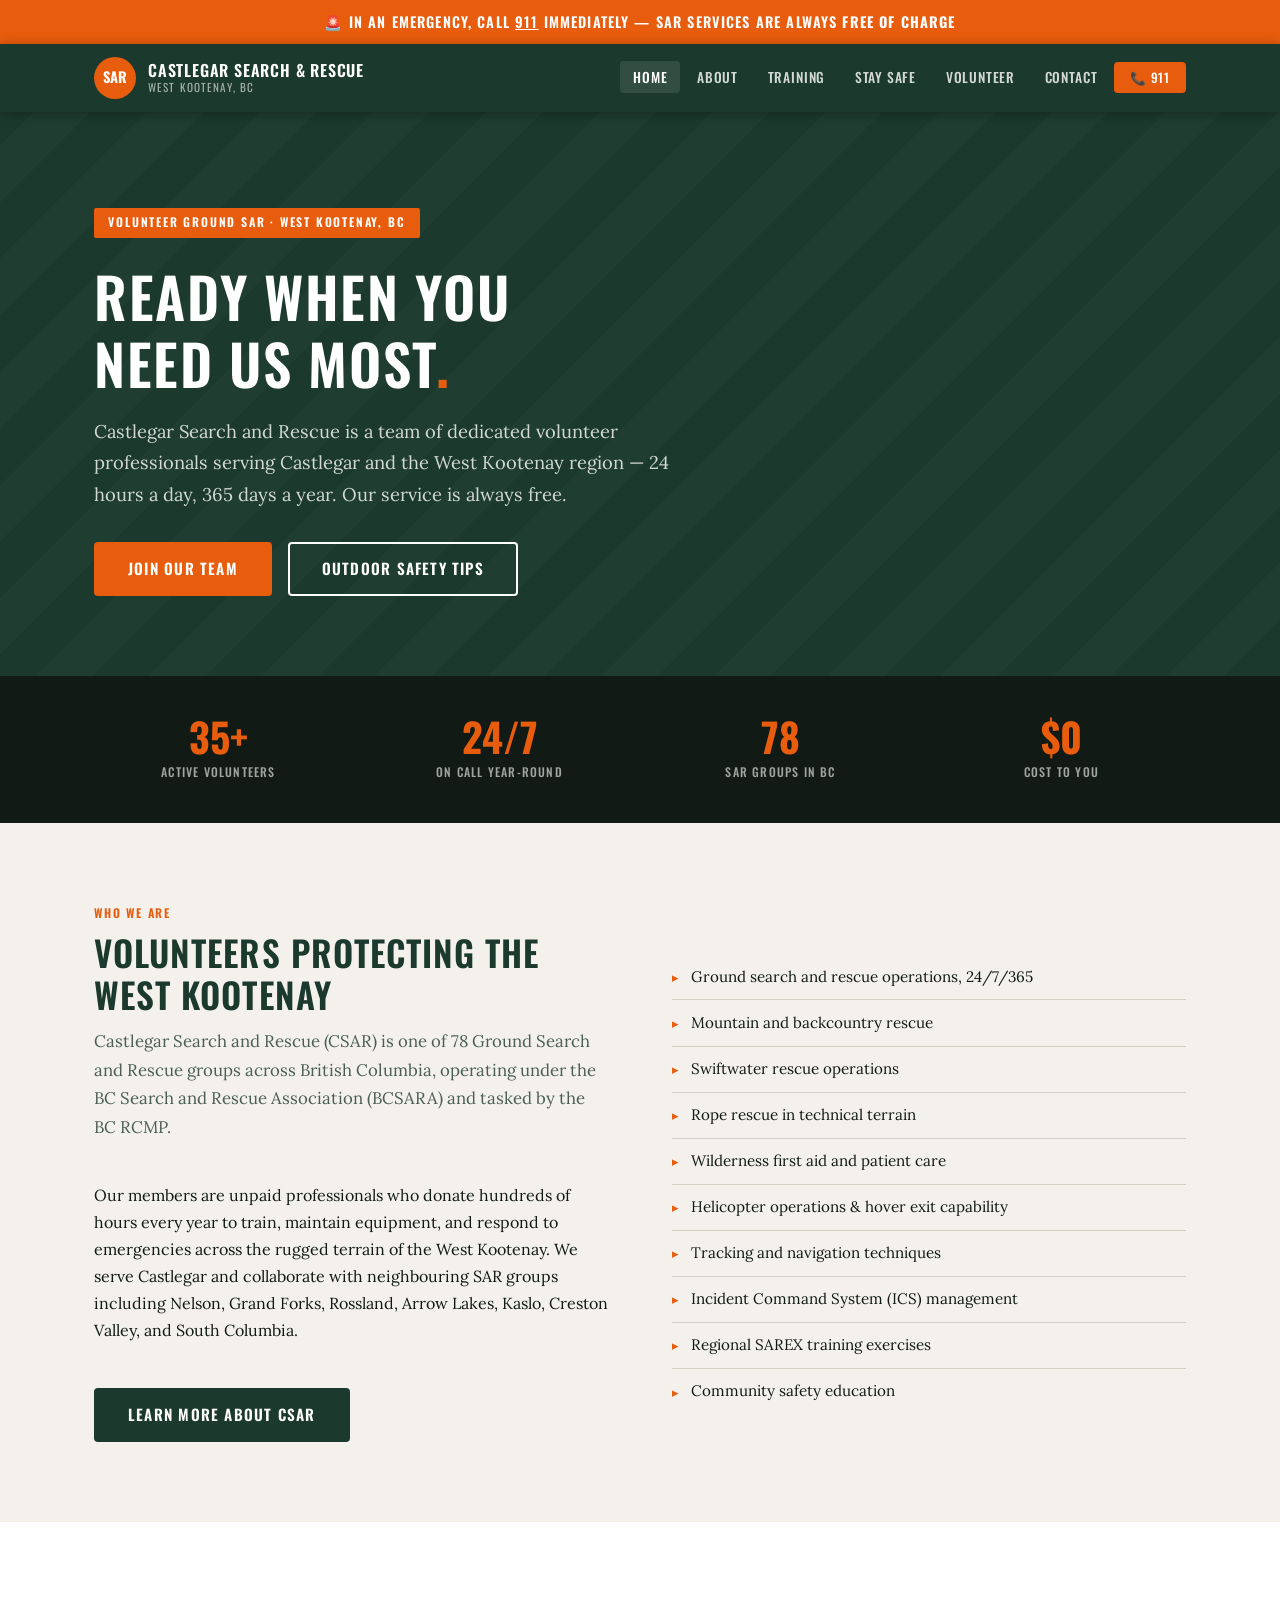
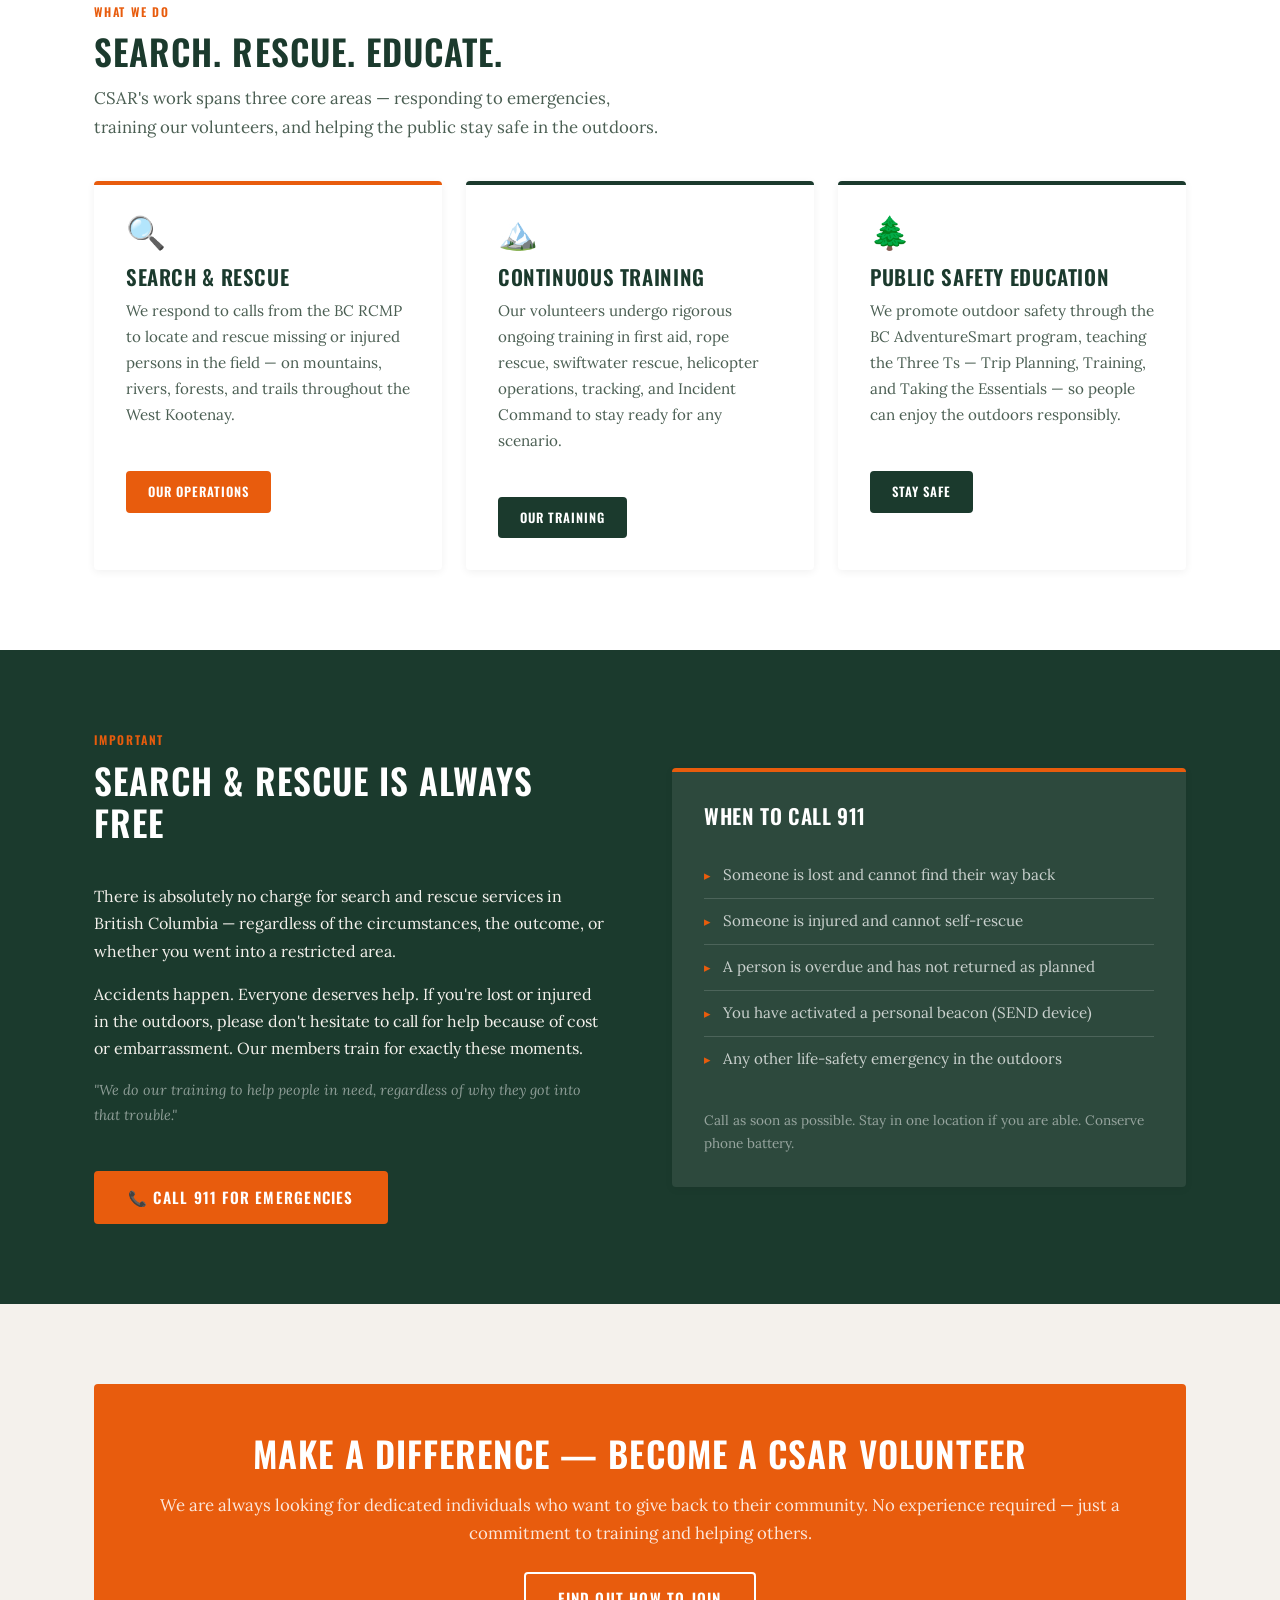
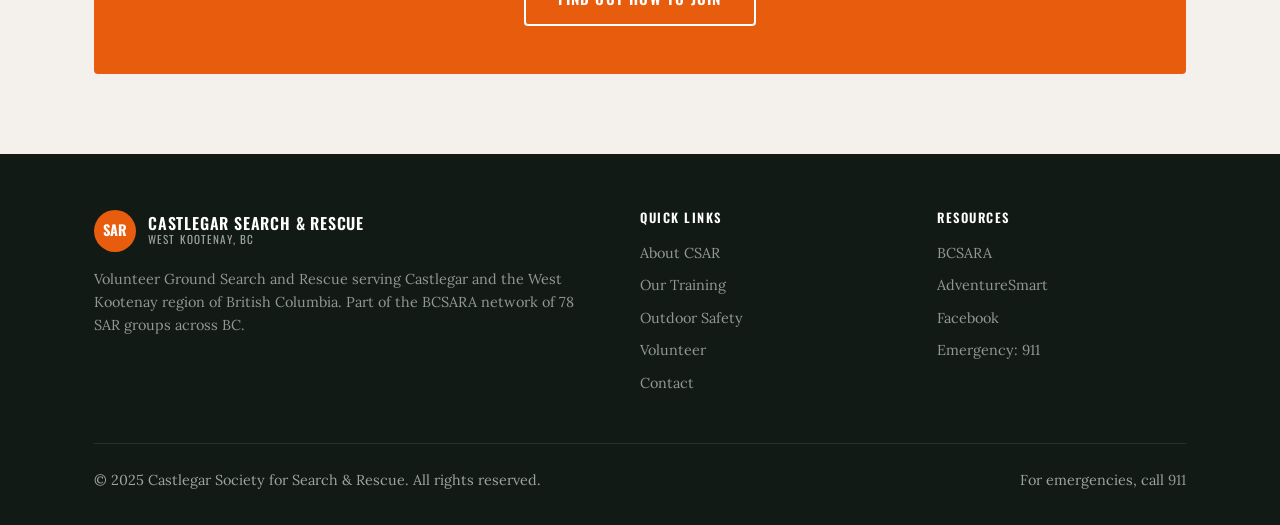
==== www/index.html @ 236cebc7 "Add CSAR website with Docker deployment - Implement static informational website for Castlegar Searc" ====
<!DOCTYPE html>
<html lang="en">
<head>
  <meta charset="UTF-8" />
  <meta name="viewport" content="width=device-width, initial-scale=1.0" />
  <title>Castlegar Search and Rescue | West Kootenay, BC</title>
  <meta name="description" content="Castlegar Search and Rescue (CSAR) is a volunteer Ground Search and Rescue group proudly serving the West Kootenay region of British Columbia. Call 911 in an emergency." />
  <link rel="stylesheet" href="css/style.css" />
  <style>
    .fade-in { opacity: 0; transform: translateY(16px); transition: opacity 0.5s ease, transform 0.5s ease; }
    .fade-in.visible { opacity: 1; transform: none; }
  </style>
</head>
<body>

  <!-- Emergency Banner -->
  <div class="emergency-banner">
    🚨 In an emergency, call <a href="tel:911">911</a> immediately — SAR services are always <strong>free of charge</strong>
  </div>

  <!-- Header / Navigation -->
  <header class="site-header">
    <div class="container nav-inner">
      <a href="index.html" class="nav-logo">
        <div class="nav-logo-icon">SAR</div>
        <div class="nav-logo-text">
          Castlegar Search &amp; Rescue
          <span>West Kootenay, BC</span>
        </div>
      </a>
      <button class="nav-toggle" aria-label="Toggle navigation" aria-expanded="false">
        <span></span><span></span><span></span>
      </button>
      <ul class="nav-links">
        <li><a href="index.html" class="active">Home</a></li>
        <li><a href="pages/about.html">About</a></li>
        <li><a href="pages/training.html">Training</a></li>
        <li><a href="pages/safety.html">Stay Safe</a></li>
        <li><a href="pages/volunteer.html">Volunteer</a></li>
        <li><a href="pages/contact.html">Contact</a></li>
        <li><a href="tel:911" class="btn--emergency">📞 911</a></li>
      </ul>
    </div>
  </header>

  <main>

    <!-- Hero -->
    <section class="hero">
      <div class="container">
        <div class="hero-inner">
          <span class="hero-badge">Volunteer Ground SAR · West Kootenay, BC</span>
          <h1>Ready When You<br>Need Us Most<span>.</span></h1>
          <p class="hero-lead">
            Castlegar Search and Rescue is a team of dedicated volunteer professionals serving Castlegar and the West Kootenay region — 24 hours a day, 365 days a year. Our service is always free.
          </p>
          <div class="hero-actions">
            <a href="pages/volunteer.html" class="btn btn--primary">Join Our Team</a>
            <a href="pages/safety.html" class="btn btn--outline">Outdoor Safety Tips</a>
          </div>
        </div>
      </div>
    </section>

    <!-- Stats Bar -->
    <div class="stats-bar">
      <div class="container">
        <div class="stats-grid">
          <div>
            <div class="stat-number">35+</div>
            <div class="stat-label">Active Volunteers</div>
          </div>
          <div>
            <div class="stat-number">24/7</div>
            <div class="stat-label">On Call Year-Round</div>
          </div>
          <div>
            <div class="stat-number">78</div>
            <div class="stat-label">SAR Groups in BC</div>
          </div>
          <div>
            <div class="stat-number">$0</div>
            <div class="stat-label">Cost to You</div>
          </div>
        </div>
      </div>
    </div>

    <!-- About Intro -->
    <section class="section">
      <div class="container">
        <div class="two-col">
          <div>
            <div class="section-header">
              <span class="eyebrow">Who We Are</span>
              <h2>Volunteers Protecting the West Kootenay</h2>
              <p>
                Castlegar Search and Rescue (CSAR) is one of 78 Ground Search and Rescue groups across British Columbia, operating under the BC Search and Rescue Association (BCSARA) and tasked by the BC RCMP.
              </p>
            </div>
            <p>
              Our members are unpaid professionals who donate hundreds of hours every year to train, maintain equipment, and respond to emergencies across the rugged terrain of the West Kootenay. We serve Castlegar and collaborate with neighbouring SAR groups including Nelson, Grand Forks, Rossland, Arrow Lakes, Kaslo, Creston Valley, and South Columbia.
            </p>
            <br>
            <a href="pages/about.html" class="btn btn--dark">Learn More About CSAR</a>
          </div>
          <div>
            <ul class="info-list">
              <li>Ground search and rescue operations, 24/7/365</li>
              <li>Mountain and backcountry rescue</li>
              <li>Swiftwater rescue operations</li>
              <li>Rope rescue in technical terrain</li>
              <li>Wilderness first aid and patient care</li>
              <li>Helicopter operations &amp; hover exit capability</li>
              <li>Tracking and navigation techniques</li>
              <li>Incident Command System (ICS) management</li>
              <li>Regional SAREX training exercises</li>
              <li>Community safety education</li>
            </ul>
          </div>
        </div>
      </div>
    </section>

    <!-- Three Pillars -->
    <section class="section section--alt">
      <div class="container">
        <div class="section-header">
          <span class="eyebrow">What We Do</span>
          <h2>Search. Rescue. Educate.</h2>
          <p>CSAR's work spans three core areas — responding to emergencies, training our volunteers, and helping the public stay safe in the outdoors.</p>
        </div>
        <div class="cards-grid">
          <div class="card card--accent">
            <div class="card-icon">🔍</div>
            <h3>Search &amp; Rescue</h3>
            <p>We respond to calls from the BC RCMP to locate and rescue missing or injured persons in the field — on mountains, rivers, forests, and trails throughout the West Kootenay.</p>
            <br>
            <a href="pages/about.html" class="btn btn--primary" style="font-size:0.8rem;padding:0.5rem 1.25rem;">Our Operations</a>
          </div>
          <div class="card">
            <div class="card-icon">🏔️</div>
            <h3>Continuous Training</h3>
            <p>Our volunteers undergo rigorous ongoing training in first aid, rope rescue, swiftwater rescue, helicopter operations, tracking, and Incident Command to stay ready for any scenario.</p>
            <br>
            <a href="pages/training.html" class="btn btn--dark" style="font-size:0.8rem;padding:0.5rem 1.25rem;">Our Training</a>
          </div>
          <div class="card">
            <div class="card-icon">🌲</div>
            <h3>Public Safety Education</h3>
            <p>We promote outdoor safety through the BC AdventureSmart program, teaching the Three Ts — Trip Planning, Training, and Taking the Essentials — so people can enjoy the outdoors responsibly.</p>
            <br>
            <a href="pages/safety.html" class="btn btn--dark" style="font-size:0.8rem;padding:0.5rem 1.25rem;">Stay Safe</a>
          </div>
        </div>
      </div>
    </section>

    <!-- No Charge Section -->
    <section class="section section--dark">
      <div class="container">
        <div class="two-col">
          <div>
            <div class="section-header">
              <span class="eyebrow">Important</span>
              <h2>Search &amp; Rescue is Always Free</h2>
            </div>
            <p>
              There is absolutely no charge for search and rescue services in British Columbia — regardless of the circumstances, the outcome, or whether you went into a restricted area.
            </p>
            <p>
              Accidents happen. Everyone deserves help. If you're lost or injured in the outdoors, please don't hesitate to call for help because of cost or embarrassment. Our members train for exactly these moments.
            </p>
            <p style="color:rgba(255,255,255,0.5);font-size:0.9rem;font-style:italic;">
              "We do our training to help people in need, regardless of why they got into that trouble."
            </p>
            <br>
            <a href="tel:911" class="btn btn--primary">📞 Call 911 for Emergencies</a>
          </div>
          <div>
            <div class="card" style="background:rgba(255,255,255,0.08);border-color:var(--color-accent);padding:2rem;">
              <h3 style="color:#fff;margin-bottom:1.5rem;">When to Call 911</h3>
              <ul class="info-list" style="color:rgba(255,255,255,0.75);">
                <li style="border-color:rgba(255,255,255,0.15)">Someone is lost and cannot find their way back</li>
                <li style="border-color:rgba(255,255,255,0.15)">Someone is injured and cannot self-rescue</li>
                <li style="border-color:rgba(255,255,255,0.15)">A person is overdue and has not returned as planned</li>
                <li style="border-color:rgba(255,255,255,0.15)">You have activated a personal beacon (SEND device)</li>
                <li style="border-color:rgba(255,255,255,0.15)">Any other life-safety emergency in the outdoors</li>
              </ul>
              <br>
              <p style="color:rgba(255,255,255,0.5);font-size:0.85rem;">
                Call as soon as possible. Stay in one location if you are able. Conserve phone battery.
              </p>
            </div>
          </div>
        </div>
      </div>
    </section>

    <!-- Volunteer CTA -->
    <section class="section">
      <div class="container">
        <div class="cta-block">
          <h2>Make a Difference — Become a CSAR Volunteer</h2>
          <p>
            We are always looking for dedicated individuals who want to give back to their community. No experience required — just a commitment to training and helping others.
          </p>
          <a href="pages/volunteer.html" class="btn btn--outline">Find Out How to Join</a>
        </div>
      </div>
    </section>

  </main>

  <!-- Footer -->
  <footer class="site-footer">
    <div class="container">
      <div class="footer-grid">
        <div class="footer-brand">
          <a href="index.html" class="nav-logo" style="margin-bottom:1rem;">
            <div class="nav-logo-icon">SAR</div>
            <div class="nav-logo-text" style="color:#fff;">
              Castlegar Search &amp; Rescue
              <span>West Kootenay, BC</span>
            </div>
          </a>
          <p>Volunteer Ground Search and Rescue serving Castlegar and the West Kootenay region of British Columbia. Part of the BCSARA network of 78 SAR groups across BC.</p>
        </div>
        <div class="footer-col">
          <h4>Quick Links</h4>
          <ul>
            <li><a href="pages/about.html">About CSAR</a></li>
            <li><a href="pages/training.html">Our Training</a></li>
            <li><a href="pages/safety.html">Outdoor Safety</a></li>
            <li><a href="pages/volunteer.html">Volunteer</a></li>
            <li><a href="pages/contact.html">Contact</a></li>
          </ul>
        </div>
        <div class="footer-col">
          <h4>Resources</h4>
          <ul>
            <li><a href="https://bcsara.com" target="_blank" rel="noopener">BCSARA</a></li>
            <li><a href="https://www.adventuresmart.ca" target="_blank" rel="noopener">AdventureSmart</a></li>
            <li><a href="https://www.facebook.com/CastlegarSAR" target="_blank" rel="noopener">Facebook</a></li>
            <li><a href="tel:911">Emergency: 911</a></li>
          </ul>
        </div>
      </div>
      <div class="footer-bottom">
        <span>© 2025 Castlegar Society for Search &amp; Rescue. All rights reserved.</span>
        <span>For emergencies, call <a href="tel:911">911</a></span>
      </div>
    </div>
  </footer>

  <script src="js/main.js"></script>
</body>
</html>
---- www/css/style.css ----
/* ============================================
   Castlegar Search and Rescue — Global Styles
   ============================================ */

@import url('https://fonts.googleapis.com/css2?family=Oswald:wght@400;500;600;700&family=Lora:ital,wght@0,400;0,500;0,600;1,400&display=swap');

/* ── CSS Variables ─────────────────────────── */
:root {
  --color-primary:  #1B3A2D;
  --color-accent:   #E85C0D;
  --color-light:    #F4F1EC;
  --color-dark:     #111A14;
  --color-mid:      #4A5E52;
  --color-white:    #FFFFFF;
  --color-border:   #D4CEC5;

  --font-heading: 'Oswald', sans-serif;
  --font-body:    'Lora', serif;

  --max-width: 1140px;
  --radius: 4px;
  --transition: 0.25s ease;
}

/* ── Reset ─────────────────────────────────── */
*, *::before, *::after { box-sizing: border-box; margin: 0; padding: 0; }
html { scroll-behavior: smooth; font-size: 16px; }
body {
  font-family: var(--font-body);
  color: var(--color-dark);
  background: var(--color-light);
  line-height: 1.7;
}
img { display: block; max-width: 100%; }
a { color: inherit; text-decoration: none; }
ul { list-style: none; }

/* ── Typography ────────────────────────────── */
h1, h2, h3, h4, h5 {
  font-family: var(--font-heading);
  font-weight: 600;
  line-height: 1.2;
  letter-spacing: 0.03em;
  text-transform: uppercase;
}
h1 { font-size: clamp(2rem, 5vw, 3.5rem); }
h2 { font-size: clamp(1.5rem, 3vw, 2.2rem); }
h3 { font-size: 1.3rem; }
p  { margin-bottom: 1rem; }
p:last-child { margin-bottom: 0; }

/* ── Layout Helpers ────────────────────────── */
.container {
  max-width: var(--max-width);
  margin: 0 auto;
  padding: 0 1.5rem;
}
.section {
  padding: 5rem 0;
}
.section--alt {
  background: var(--color-white);
}
.section--dark {
  background: var(--color-primary);
  color: var(--color-light);
}

/* ── Buttons ───────────────────────────────── */
.btn {
  display: inline-block;
  padding: 0.75rem 2rem;
  font-family: var(--font-heading);
  font-size: 0.95rem;
  font-weight: 600;
  letter-spacing: 0.08em;
  text-transform: uppercase;
  border-radius: var(--radius);
  cursor: pointer;
  transition: var(--transition);
  border: 2px solid transparent;
}
.btn--primary {
  background: var(--color-accent);
  color: var(--color-white);
  border-color: var(--color-accent);
}
.btn--primary:hover {
  background: transparent;
  color: var(--color-accent);
}
.btn--outline {
  background: transparent;
  color: var(--color-white);
  border-color: var(--color-white);
}
.btn--outline:hover {
  background: var(--color-white);
  color: var(--color-primary);
}
.btn--dark {
  background: var(--color-primary);
  color: var(--color-white);
  border-color: var(--color-primary);
}
.btn--dark:hover {
  background: transparent;
  color: var(--color-primary);
}

/* ── Navigation ────────────────────────────── */
.site-header {
  position: sticky;
  top: 0;
  z-index: 100;
  background: var(--color-primary);
  box-shadow: 0 2px 12px rgba(0,0,0,0.3);
}
.nav-inner {
  display: flex;
  align-items: center;
  justify-content: space-between;
  height: 68px;
}
.nav-logo {
  display: flex;
  align-items: center;
  gap: 0.75rem;
  color: var(--color-white);
}
.nav-logo-icon {
  width: 42px;
  height: 42px;
  background: var(--color-accent);
  border-radius: 50%;
  display: flex;
  align-items: center;
  justify-content: center;
  font-family: var(--font-heading);
  font-weight: 700;
  font-size: 0.9rem;
  color: var(--color-white);
  flex-shrink: 0;
}
.nav-logo-text {
  font-family: var(--font-heading);
  font-weight: 600;
  font-size: 1rem;
  letter-spacing: 0.05em;
  text-transform: uppercase;
  line-height: 1.2;
}
.nav-logo-text span {
  display: block;
  font-size: 0.7rem;
  font-weight: 400;
  color: rgba(255,255,255,0.6);
  letter-spacing: 0.1em;
}
.nav-links {
  display: flex;
  gap: 0.25rem;
  align-items: center;
}
.nav-links a {
  font-family: var(--font-heading);
  font-size: 0.85rem;
  font-weight: 500;
  letter-spacing: 0.06em;
  text-transform: uppercase;
  color: rgba(255,255,255,0.8);
  padding: 0.4rem 0.8rem;
  border-radius: var(--radius);
  transition: var(--transition);
}
.nav-links a:hover,
.nav-links a.active {
  color: var(--color-white);
  background: rgba(255,255,255,0.1);
}
.nav-links .btn--emergency {
  background: var(--color-accent);
  color: var(--color-white);
  padding: 0.4rem 1rem;
  border-radius: var(--radius);
  font-size: 0.8rem;
}
.nav-links .btn--emergency:hover {
  background: #c94e0a;
}
.nav-toggle {
  display: none;
  flex-direction: column;
  gap: 5px;
  cursor: pointer;
  padding: 0.5rem;
  background: none;
  border: none;
}
.nav-toggle span {
  display: block;
  width: 24px;
  height: 2px;
  background: var(--color-white);
  border-radius: 2px;
  transition: var(--transition);
}

/* ── Emergency Banner ──────────────────────── */
.emergency-banner {
  background: var(--color-accent);
  color: var(--color-white);
  text-align: center;
  padding: 0.6rem 1.5rem;
  font-family: var(--font-heading);
  font-size: 0.9rem;
  font-weight: 600;
  letter-spacing: 0.08em;
  text-transform: uppercase;
}
.emergency-banner a {
  color: var(--color-white);
  text-decoration: underline;
}

/* ── Hero ───────────────────────────────────── */
.hero {
  background: var(--color-primary);
  color: var(--color-white);
  padding: 6rem 0 5rem;
  position: relative;
  overflow: hidden;
}
.hero::before {
  content: '';
  position: absolute;
  inset: 0;
  background: 
    repeating-linear-gradient(
      -45deg,
      transparent,
      transparent 40px,
      rgba(255,255,255,0.02) 40px,
      rgba(255,255,255,0.02) 80px
    );
}
.hero-inner {
  position: relative;
  z-index: 1;
  max-width: 780px;
}
.hero-badge {
  display: inline-block;
  background: var(--color-accent);
  color: var(--color-white);
  font-family: var(--font-heading);
  font-size: 0.75rem;
  font-weight: 600;
  letter-spacing: 0.15em;
  text-transform: uppercase;
  padding: 0.3rem 0.9rem;
  border-radius: 2px;
  margin-bottom: 1.5rem;
}
.hero h1 {
  margin-bottom: 1.25rem;
  color: var(--color-white);
}
.hero h1 span { color: var(--color-accent); }
.hero-lead {
  font-size: 1.15rem;
  color: rgba(255,255,255,0.8);
  margin-bottom: 2rem;
  max-width: 600px;
}
.hero-actions { display: flex; gap: 1rem; flex-wrap: wrap; }

/* ── Stats Bar ──────────────────────────────── */
.stats-bar {
  background: var(--color-dark);
  padding: 2.5rem 0;
}
.stats-grid {
  display: grid;
  grid-template-columns: repeat(auto-fit, minmax(160px, 1fr));
  gap: 2rem;
  text-align: center;
}
.stat-number {
  font-family: var(--font-heading);
  font-size: 2.5rem;
  font-weight: 700;
  color: var(--color-accent);
  line-height: 1;
}
.stat-label {
  font-family: var(--font-heading);
  font-size: 0.75rem;
  font-weight: 500;
  letter-spacing: 0.1em;
  text-transform: uppercase;
  color: rgba(255,255,255,0.6);
  margin-top: 0.4rem;
}

/* ── Cards ──────────────────────────────────── */
.cards-grid {
  display: grid;
  grid-template-columns: repeat(auto-fit, minmax(260px, 1fr));
  gap: 1.5rem;
  margin-top: 2.5rem;
}
.card {
  background: var(--color-white);
  border-radius: var(--radius);
  padding: 2rem;
  border-top: 4px solid var(--color-primary);
  transition: var(--transition);
  box-shadow: 0 2px 8px rgba(0,0,0,0.06);
}
.card:hover {
  transform: translateY(-3px);
  box-shadow: 0 8px 24px rgba(0,0,0,0.1);
}
.card--accent { border-top-color: var(--color-accent); }
.card-icon {
  font-size: 2rem;
  margin-bottom: 1rem;
  line-height: 1;
}
.card h3 { margin-bottom: 0.5rem; color: var(--color-primary); }
.card p { font-size: 0.95rem; color: var(--color-mid); }

/* ── Section Headers ────────────────────────── */
.section-header {
  margin-bottom: 2.5rem;
}
.section-header .eyebrow {
  font-family: var(--font-heading);
  font-size: 0.75rem;
  font-weight: 600;
  letter-spacing: 0.15em;
  text-transform: uppercase;
  color: var(--color-accent);
  display: block;
  margin-bottom: 0.5rem;
}
.section-header h2 { color: var(--color-primary); }
.section--dark .section-header h2 { color: var(--color-white); }
.section-header p {
  font-size: 1.05rem;
  color: var(--color-mid);
  max-width: 580px;
  margin-top: 0.75rem;
}
.section--dark .section-header p { color: rgba(255,255,255,0.7); }

/* ── Two-column layout ───────────────────────── */
.two-col {
  display: grid;
  grid-template-columns: 1fr 1fr;
  gap: 4rem;
  align-items: center;
}
.two-col--reverse { direction: rtl; }
.two-col--reverse > * { direction: ltr; }

/* ── Info List ──────────────────────────────── */
.info-list { margin-top: 1.5rem; }
.info-list li {
  padding: 0.6rem 0;
  border-bottom: 1px solid var(--color-border);
  display: flex;
  align-items: flex-start;
  gap: 0.75rem;
  font-size: 0.95rem;
}
.info-list li:last-child { border-bottom: none; }
.info-list li::before {
  content: '▸';
  color: var(--color-accent);
  font-size: 0.8rem;
  flex-shrink: 0;
  margin-top: 0.2rem;
}

/* ── Call to Action Block ───────────────────── */
.cta-block {
  background: var(--color-accent);
  color: var(--color-white);
  border-radius: var(--radius);
  padding: 3rem;
  text-align: center;
}
.cta-block h2 { color: var(--color-white); margin-bottom: 1rem; }
.cta-block p { color: rgba(255,255,255,0.85); margin-bottom: 1.5rem; font-size: 1.05rem; }

/* ── Page Header (inner pages) ─────────────── */
.page-hero {
  background: var(--color-primary);
  color: var(--color-white);
  padding: 4rem 0 3rem;
  position: relative;
  overflow: hidden;
}
.page-hero::before {
  content: '';
  position: absolute;
  inset: 0;
  background: repeating-linear-gradient(-45deg, transparent, transparent 40px, rgba(255,255,255,0.02) 40px, rgba(255,255,255,0.02) 80px);
}
.page-hero .container { position: relative; z-index: 1; }
.page-hero .eyebrow {
  font-family: var(--font-heading);
  font-size: 0.75rem;
  font-weight: 600;
  letter-spacing: 0.15em;
  text-transform: uppercase;
  color: var(--color-accent);
  display: block;
  margin-bottom: 0.5rem;
}
.page-hero h1 { color: var(--color-white); }
.page-hero p { color: rgba(255,255,255,0.75); margin-top: 0.75rem; font-size: 1.1rem; max-width: 600px; }

/* ── Footer ─────────────────────────────────── */
.site-footer {
  background: var(--color-dark);
  color: rgba(255,255,255,0.6);
  padding: 3.5rem 0 2rem;
  font-size: 0.9rem;
}
.footer-grid {
  display: grid;
  grid-template-columns: 2fr 1fr 1fr;
  gap: 3rem;
  margin-bottom: 2.5rem;
}
.footer-brand .nav-logo { margin-bottom: 1rem; }
.footer-brand p { line-height: 1.6; color: rgba(255,255,255,0.55); }
.footer-col h4 {
  font-family: var(--font-heading);
  font-size: 0.8rem;
  font-weight: 600;
  letter-spacing: 0.12em;
  text-transform: uppercase;
  color: var(--color-white);
  margin-bottom: 1rem;
}
.footer-col ul li { margin-bottom: 0.5rem; }
.footer-col ul a {
  color: rgba(255,255,255,0.55);
  transition: var(--transition);
}
.footer-col ul a:hover { color: var(--color-accent); }
.footer-bottom {
  border-top: 1px solid rgba(255,255,255,0.1);
  padding-top: 1.5rem;
  display: flex;
  justify-content: space-between;
  align-items: center;
  flex-wrap: wrap;
  gap: 0.5rem;
}
.footer-bottom a { color: rgba(255,255,255,0.55); }
.footer-bottom a:hover { color: var(--color-accent); }

/* ── Responsive ──────────────────────────────── */
@media (max-width: 900px) {
  .two-col { grid-template-columns: 1fr; gap: 2.5rem; }
  .two-col--reverse { direction: ltr; }
  .footer-grid { grid-template-columns: 1fr 1fr; }
  .footer-brand { grid-column: span 2; }
}

@media (max-width: 768px) {
  .nav-links {
    display: none;
    position: absolute;
    top: 68px;
    left: 0;
    right: 0;
    background: var(--color-primary);
    padding: 1rem 1.5rem 1.5rem;
    flex-direction: column;
    align-items: flex-start;
    box-shadow: 0 4px 12px rgba(0,0,0,0.3);
  }
  .nav-links.open { display: flex; }
  .nav-toggle { display: flex; }
  .site-header { position: relative; }
  .footer-grid { grid-template-columns: 1fr; }
  .footer-brand { grid-column: span 1; }
  .section { padding: 3.5rem 0; }
}

@media (max-width: 480px) {
  .hero { padding: 4rem 0 3.5rem; }
  .hero-actions { flex-direction: column; }
  .hero-actions .btn { text-align: center; }
  .cta-block { padding: 2rem 1.5rem; }
}
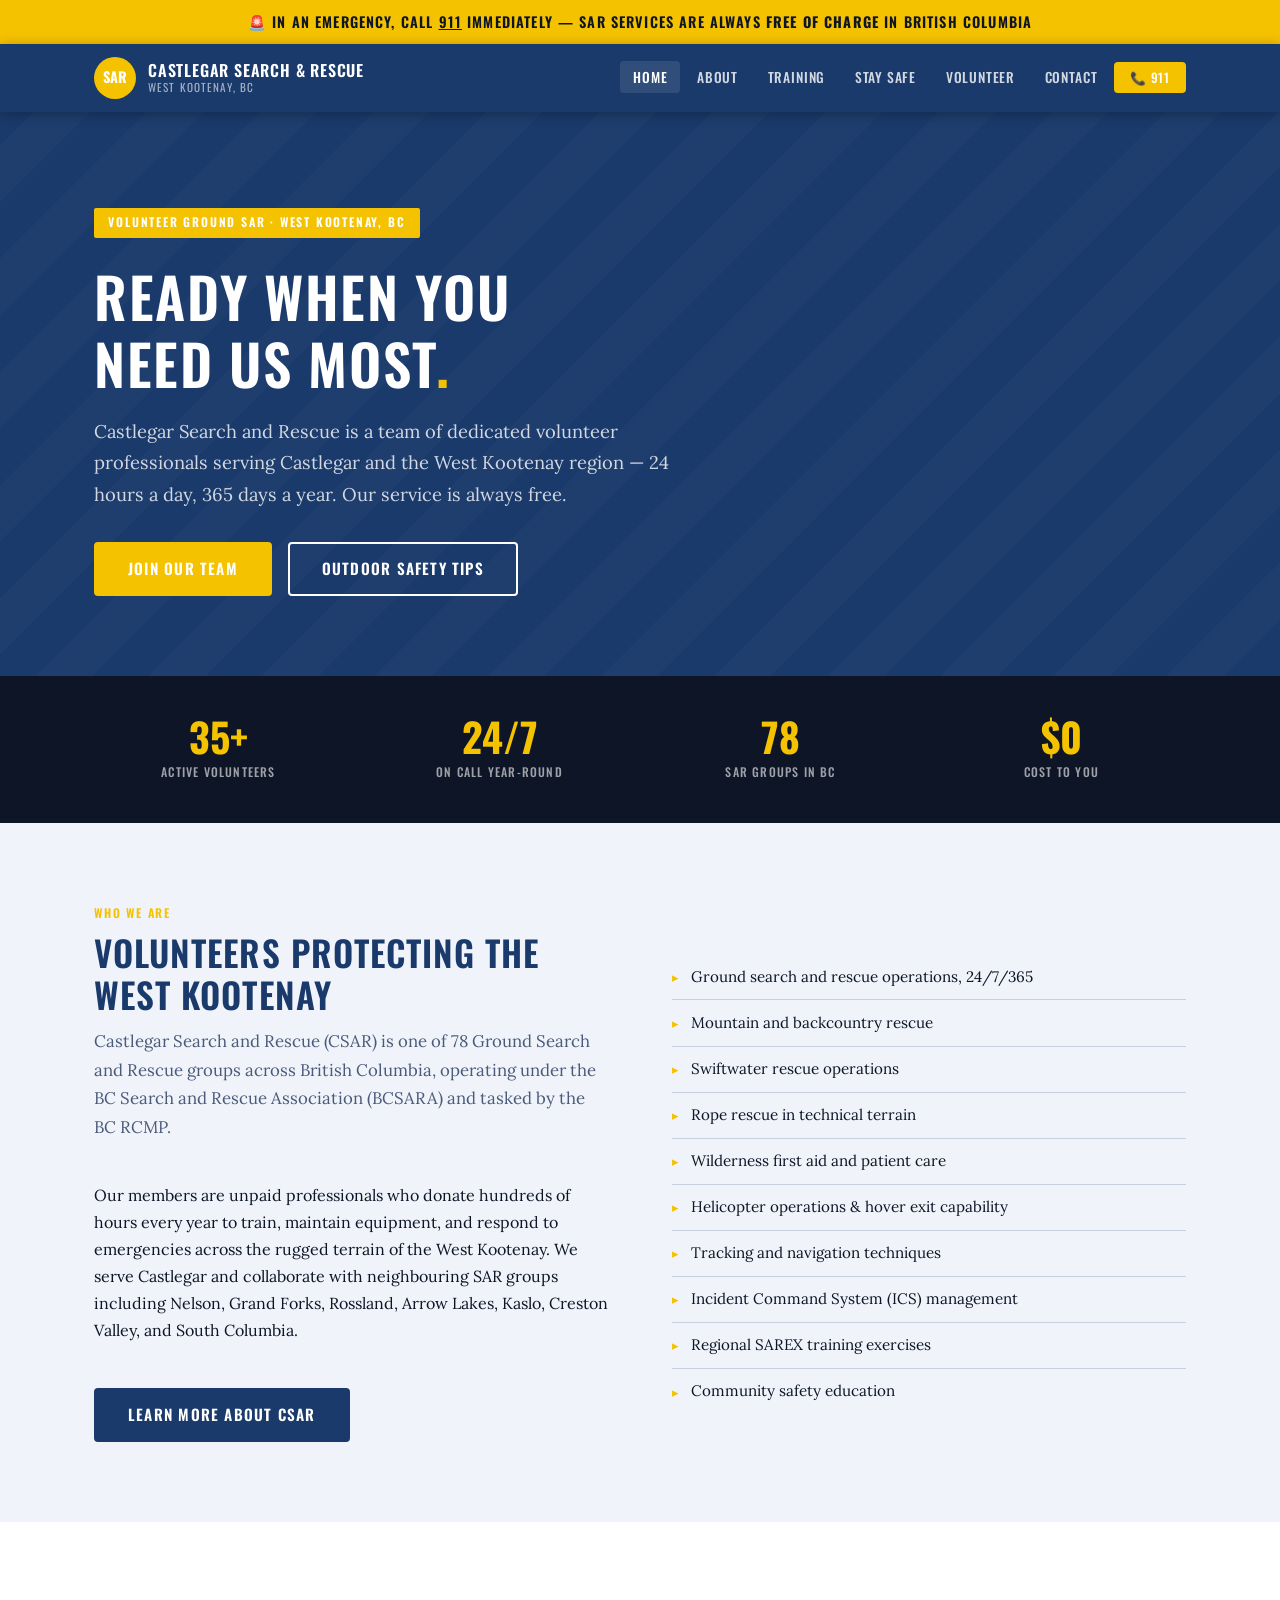
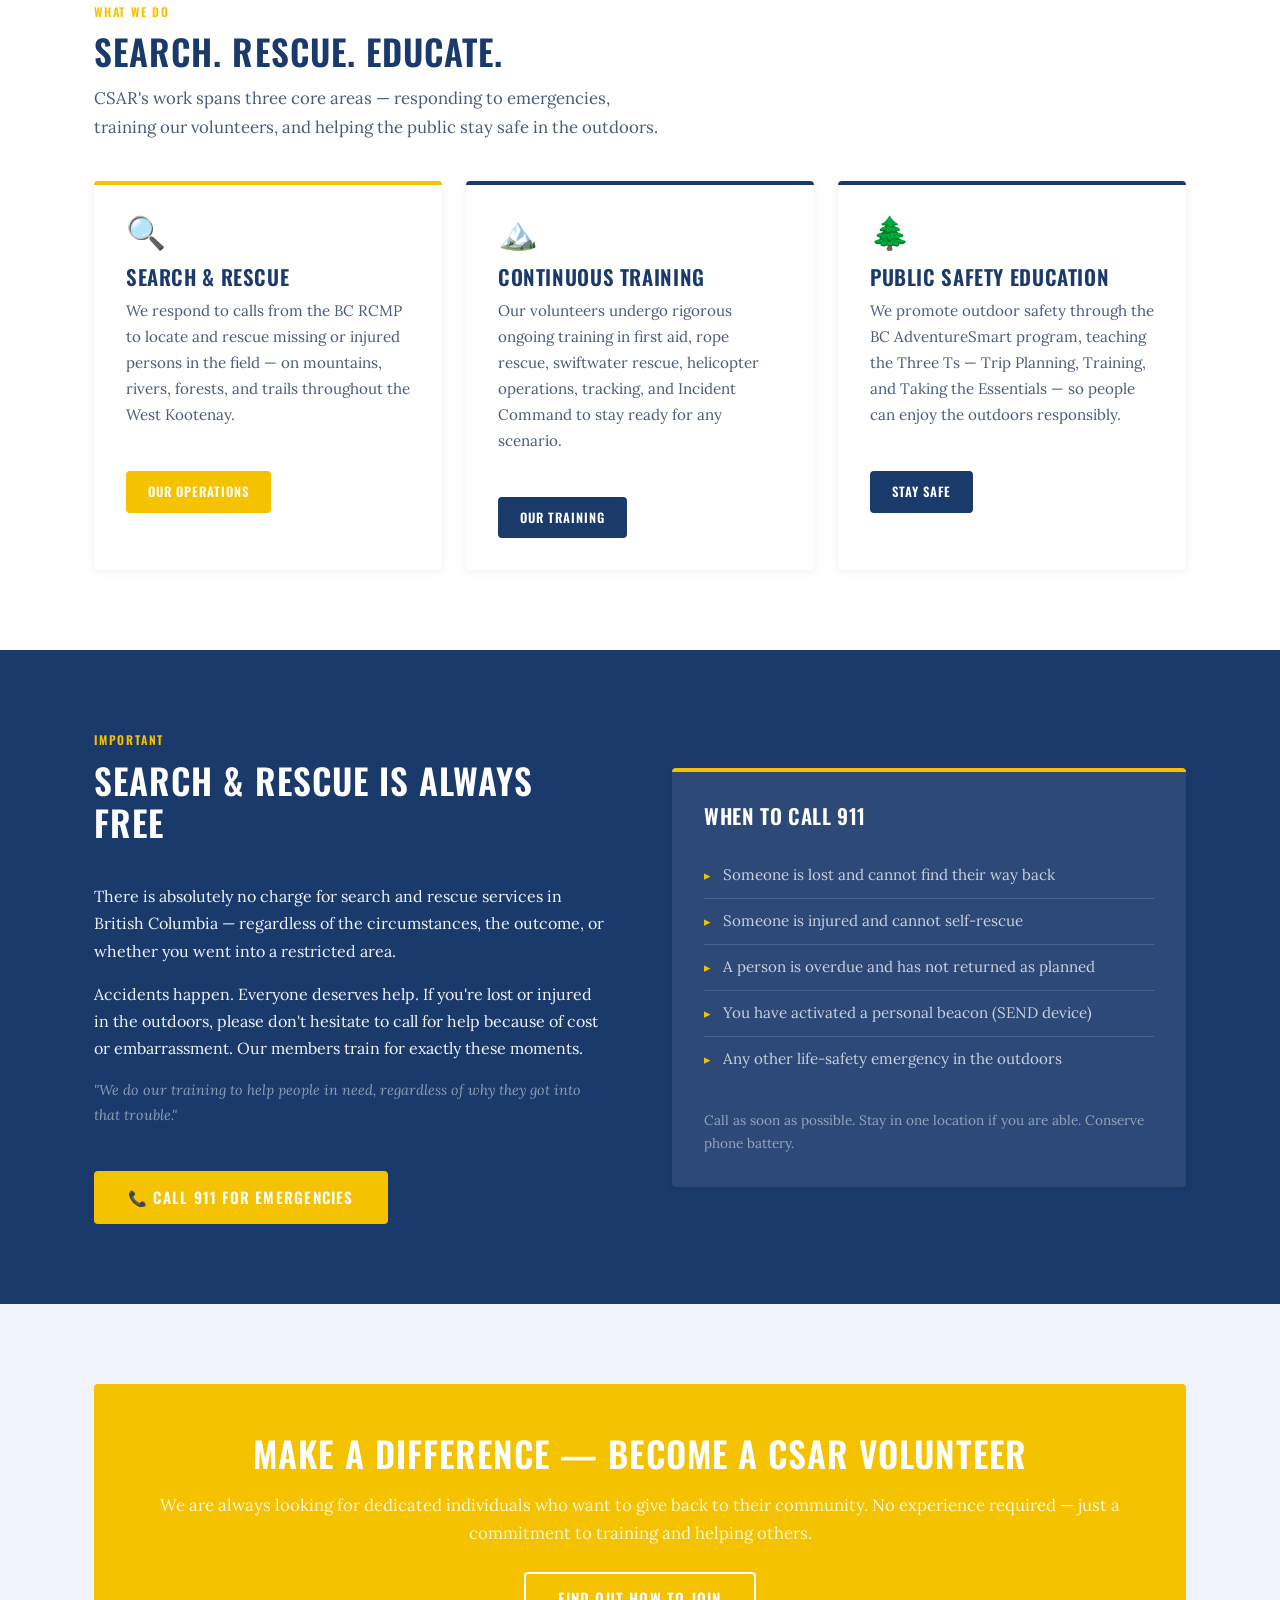
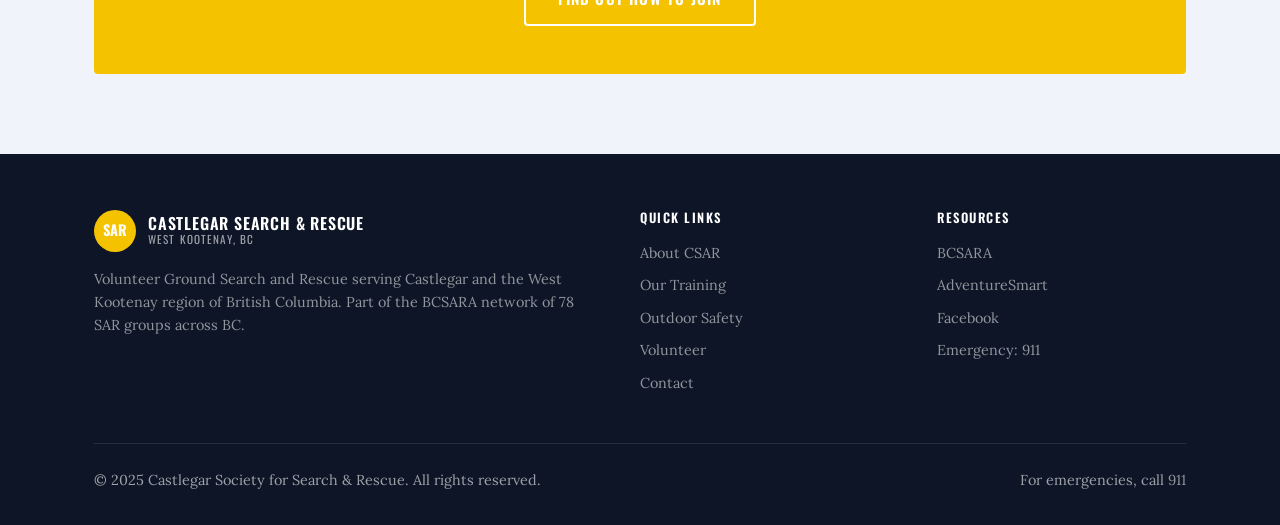
==== commit 9c857be8: "Update emergency banner and fix local dev setup - Hardcode yellow (#F5C200) and dark blue text on em" ====
--- a/www/index.html
+++ b/www/index.html
@@ -5,6 +5,12 @@
   <meta name="viewport" content="width=device-width, initial-scale=1.0" />
   <title>Castlegar Search and Rescue | West Kootenay, BC</title>
   <meta name="description" content="Castlegar Search and Rescue (CSAR) is a volunteer Ground Search and Rescue group proudly serving the West Kootenay region of British Columbia. Call 911 in an emergency." />
+  <link rel="canonical" href="https://castlegarsar.ca/" />
+  <meta property="og:type" content="website" />
+  <meta property="og:site_name" content="Castlegar Search and Rescue" />
+  <meta property="og:url" content="https://castlegarsar.ca/" />
+  <meta property="og:title" content="Castlegar Search and Rescue | West Kootenay, BC" />
+  <meta property="og:description" content="Castlegar Search and Rescue (CSAR) is a volunteer Ground Search and Rescue group proudly serving the West Kootenay region of British Columbia. Call 911 in an emergency." />
   <link rel="stylesheet" href="css/style.css" />
   <style>
     .fade-in { opacity: 0; transform: translateY(16px); transition: opacity 0.5s ease, transform 0.5s ease; }
@@ -15,7 +21,7 @@
 
   <!-- Emergency Banner -->
   <div class="emergency-banner">
-    🚨 In an emergency, call <a href="tel:911">911</a> immediately — SAR services are always <strong>free of charge</strong>
+    🚨 In an emergency, call <a href="tel:911">911</a> immediately — SAR services are always <strong>free of charge</strong> in British Columbia
   </div>
 
   <!-- Header / Navigation -->
--- a/www/css/style.css
+++ b/www/css/style.css
@@ -6,13 +6,13 @@
 
 /* ── CSS Variables ─────────────────────────── */
 :root {
-  --color-primary:  #1B3A2D;
-  --color-accent:   #E85C0D;
-  --color-light:    #F4F1EC;
-  --color-dark:     #111A14;
-  --color-mid:      #4A5E52;
+  --color-primary:  #1A3A6B;
+  --color-accent:   #F5C200;
+  --color-light:    #F0F4FA;
+  --color-dark:     #0D1526;
+  --color-mid:      #4A5A7A;
   --color-white:    #FFFFFF;
-  --color-border:   #D4CEC5;
+  --color-border:   #C8D0E0;
 
   --font-heading: 'Oswald', sans-serif;
   --font-body:    'Lora', serif;
@@ -208,8 +208,8 @@
 
 /* ── Emergency Banner ──────────────────────── */
 .emergency-banner {
-  background: var(--color-accent);
-  color: var(--color-white);
+  background: #F5C200;
+  color: var(--color-dark);
   text-align: center;
   padding: 0.6rem 1.5rem;
   font-family: var(--font-heading);
@@ -219,7 +219,7 @@
   text-transform: uppercase;
 }
 .emergency-banner a {
-  color: var(--color-white);
+  color: var(--color-dark);
   text-decoration: underline;
 }
 
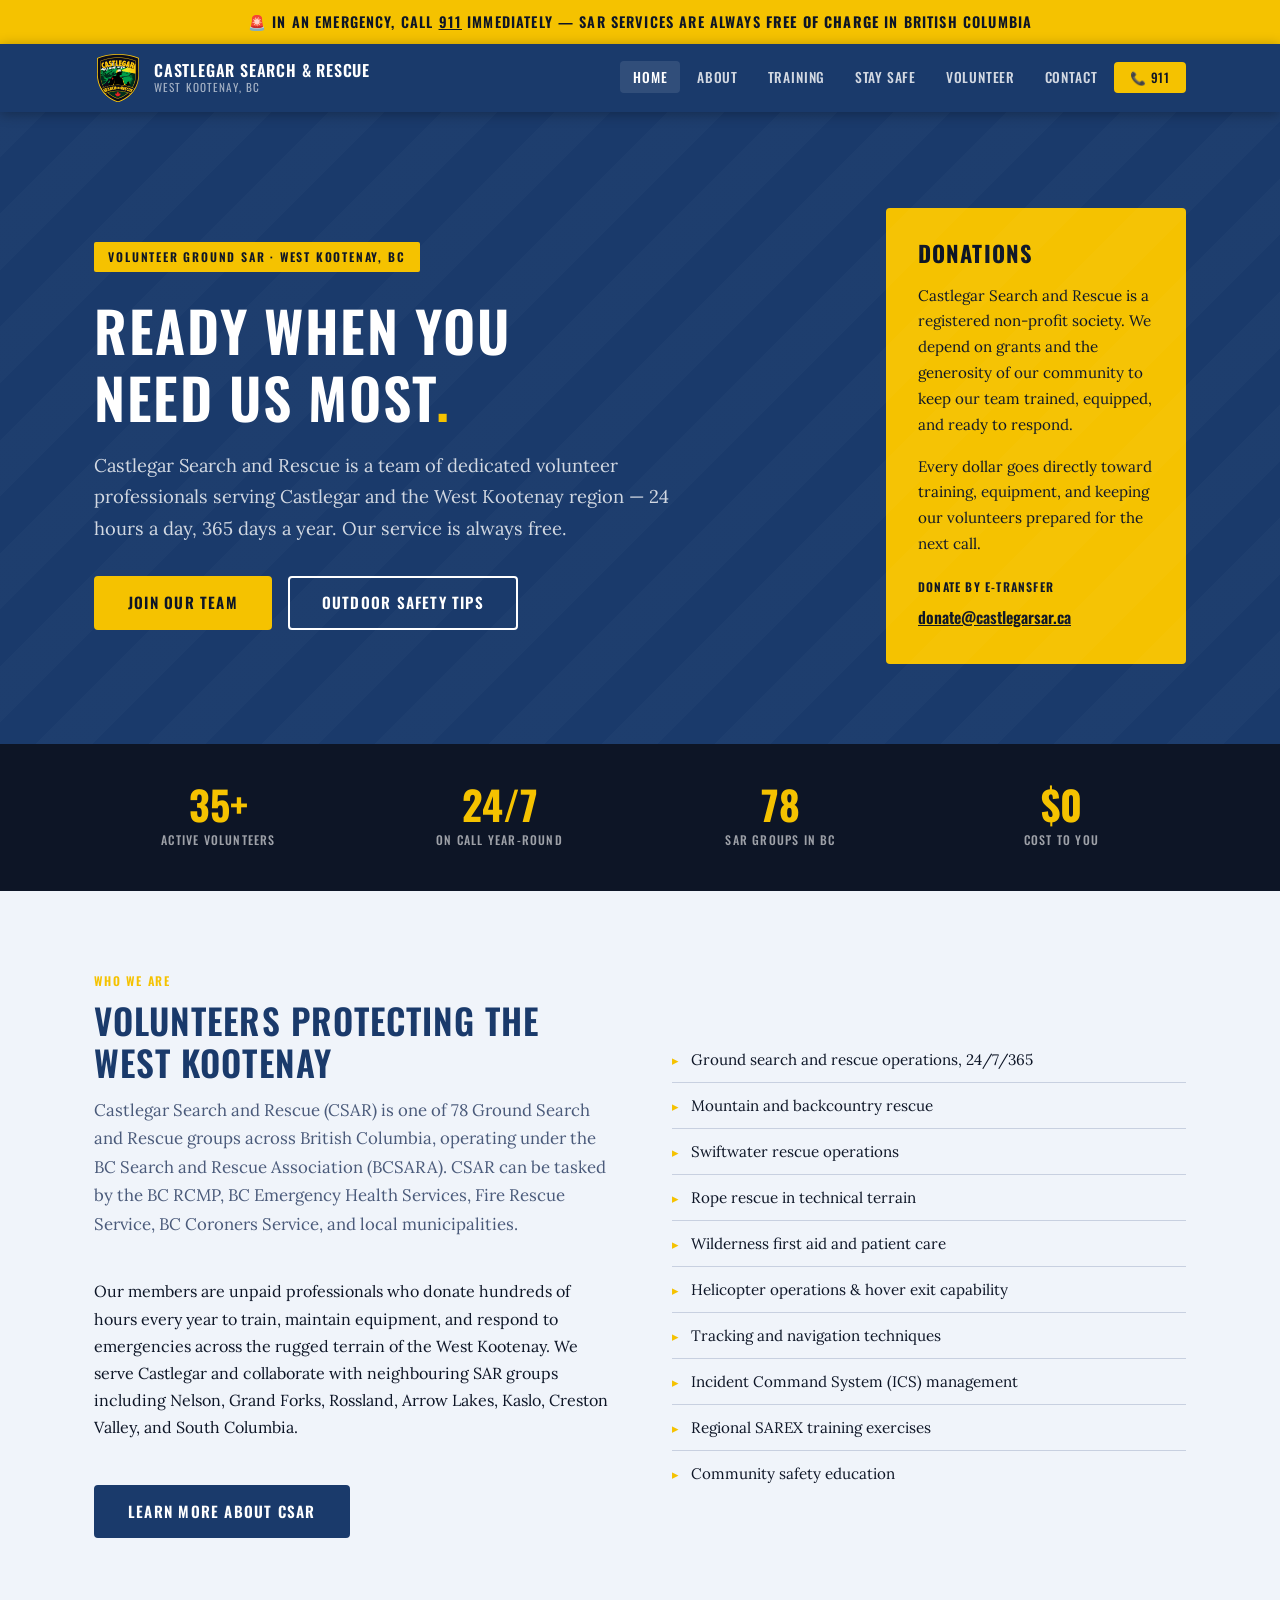
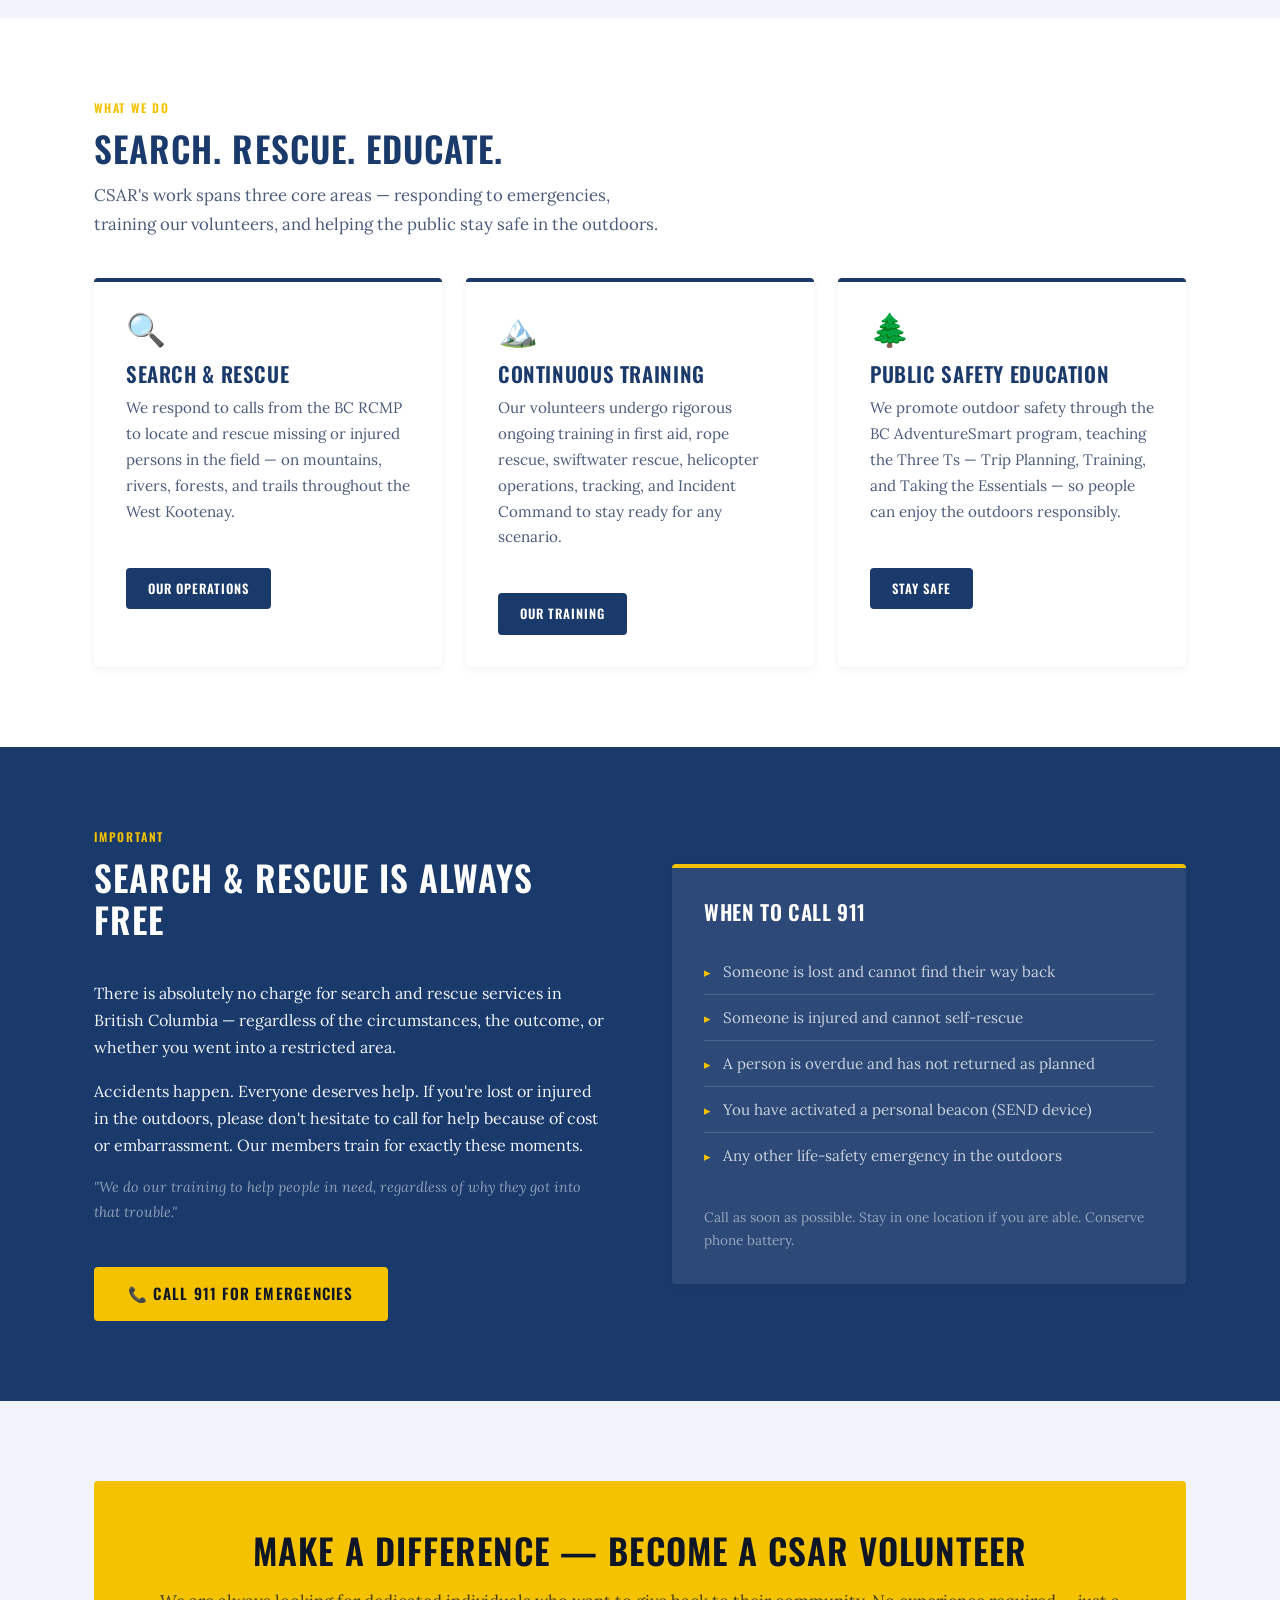
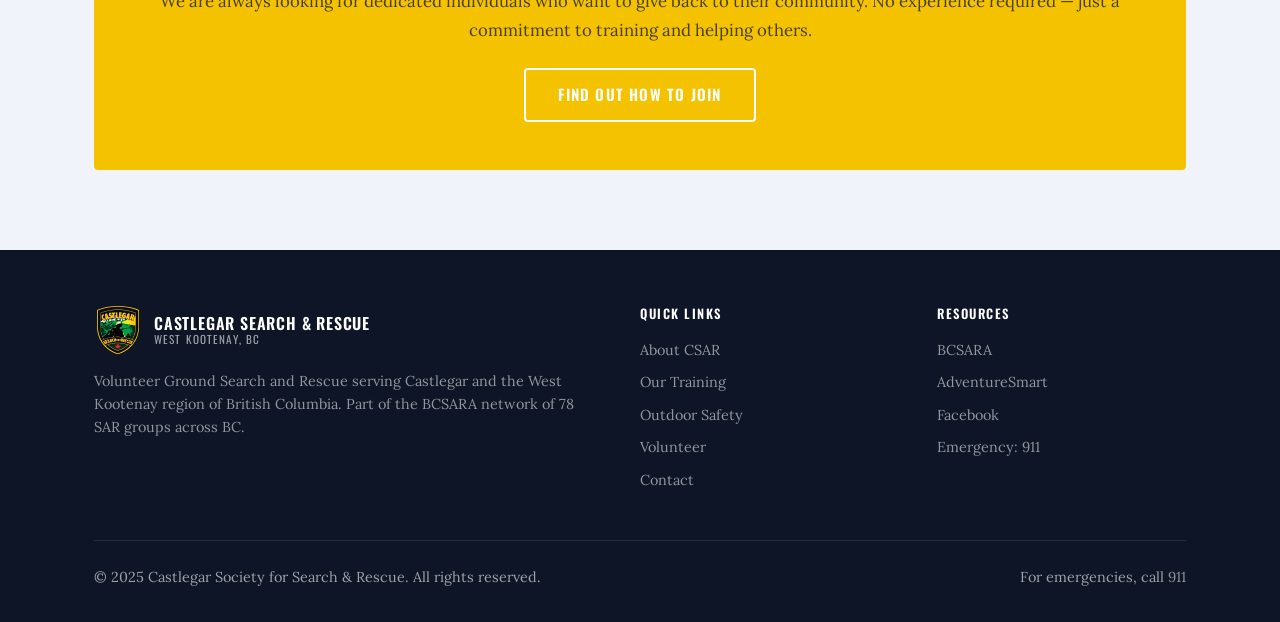
==== commit 6dd3232e: "Add CSAR logo, donations block, and content updates - Replace SAR text circle with CSARLOGO.png in n" ====
--- a/www/index.html
+++ b/www/index.html
@@ -28,7 +28,7 @@
   <header class="site-header">
     <div class="container nav-inner">
       <a href="index.html" class="nav-logo">
-        <div class="nav-logo-icon">SAR</div>
+        <img src="images/CSARLOGO.png" alt="Castlegar SAR Logo" class="nav-logo-icon">
         <div class="nav-logo-text">
           Castlegar Search &amp; Rescue
           <span>West Kootenay, BC</span>
@@ -53,8 +53,8 @@
 
     <!-- Hero -->
     <section class="hero">
-      <div class="container">
-        <div class="hero-inner">
+      <div class="container" style="display:flex;align-items:center;gap:3rem;">
+        <div class="hero-inner" style="flex:1;">
           <span class="hero-badge">Volunteer Ground SAR · West Kootenay, BC</span>
           <h1>Ready When You<br>Need Us Most<span>.</span></h1>
           <p class="hero-lead">
@@ -65,6 +65,13 @@
             <a href="pages/safety.html" class="btn btn--outline">Outdoor Safety Tips</a>
           </div>
         </div>
+        <div style="flex-shrink:0;width:300px;background:#F5C200;border-radius:var(--radius);padding:2rem;color:var(--color-dark);">
+          <h3 style="font-family:var(--font-heading);font-size:1.4rem;font-weight:700;letter-spacing:0.05em;text-transform:uppercase;color:var(--color-dark);margin-bottom:1rem;">Donations</h3>
+          <p style="font-size:0.95rem;line-height:1.7;margin-bottom:1rem;">Castlegar Search and Rescue is a registered non-profit society. We depend on grants and the generosity of our community to keep our team trained, equipped, and ready to respond.</p>
+          <p style="font-size:0.95rem;line-height:1.7;margin-bottom:1.25rem;">Every dollar goes directly toward training, equipment, and keeping our volunteers prepared for the next call.</p>
+          <p style="font-family:var(--font-heading);font-size:0.75rem;font-weight:600;letter-spacing:0.1em;text-transform:uppercase;margin-bottom:0.4rem;">Donate by e-Transfer</p>
+          <a href="mailto:donate@castlegarsar.ca" style="font-family:var(--font-heading);font-size:1rem;font-weight:600;color:var(--color-dark);text-decoration:underline;word-break:break-all;">donate@castlegarsar.ca</a>
+        </div>
       </div>
     </section>
 
@@ -101,7 +108,7 @@
               <span class="eyebrow">Who We Are</span>
               <h2>Volunteers Protecting the West Kootenay</h2>
               <p>
-                Castlegar Search and Rescue (CSAR) is one of 78 Ground Search and Rescue groups across British Columbia, operating under the BC Search and Rescue Association (BCSARA) and tasked by the BC RCMP.
+                Castlegar Search and Rescue (CSAR) is one of 78 Ground Search and Rescue groups across British Columbia, operating under the BC Search and Rescue Association (BCSARA). CSAR can be tasked by the BC RCMP, BC Emergency Health Services, Fire Rescue Service, BC Coroners Service, and local municipalities.
               </p>
             </div>
             <p>
@@ -137,12 +144,12 @@
           <p>CSAR's work spans three core areas — responding to emergencies, training our volunteers, and helping the public stay safe in the outdoors.</p>
         </div>
         <div class="cards-grid">
-          <div class="card card--accent">
+          <div class="card">
             <div class="card-icon">🔍</div>
             <h3>Search &amp; Rescue</h3>
             <p>We respond to calls from the BC RCMP to locate and rescue missing or injured persons in the field — on mountains, rivers, forests, and trails throughout the West Kootenay.</p>
             <br>
-            <a href="pages/about.html" class="btn btn--primary" style="font-size:0.8rem;padding:0.5rem 1.25rem;">Our Operations</a>
+            <a href="pages/about.html" class="btn btn--dark" style="font-size:0.8rem;padding:0.5rem 1.25rem;">Our Operations</a>
           </div>
           <div class="card">
             <div class="card-icon">🏔️</div>
@@ -224,7 +231,7 @@
       <div class="footer-grid">
         <div class="footer-brand">
           <a href="index.html" class="nav-logo" style="margin-bottom:1rem;">
-            <div class="nav-logo-icon">SAR</div>
+            <img src="images/CSARLOGO.png" alt="Castlegar SAR Logo" class="nav-logo-icon">
             <div class="nav-logo-text" style="color:#fff;">
               Castlegar Search &amp; Rescue
               <span>West Kootenay, BC</span>
--- a/www/css/style.css
+++ b/www/css/style.css
@@ -82,7 +82,7 @@
 }
 .btn--primary {
   background: var(--color-accent);
-  color: var(--color-white);
+  color: var(--color-dark);
   border-color: var(--color-accent);
 }
 .btn--primary:hover {
@@ -129,17 +129,9 @@
   color: var(--color-white);
 }
 .nav-logo-icon {
-  width: 42px;
-  height: 42px;
-  background: var(--color-accent);
-  border-radius: 50%;
-  display: flex;
-  align-items: center;
-  justify-content: center;
-  font-family: var(--font-heading);
-  font-weight: 700;
-  font-size: 0.9rem;
-  color: var(--color-white);
+  width: 48px;
+  height: 48px;
+  object-fit: contain;
   flex-shrink: 0;
 }
 .nav-logo-text {
@@ -180,13 +172,13 @@
 }
 .nav-links .btn--emergency {
   background: var(--color-accent);
-  color: var(--color-white);
+  color: var(--color-dark);
   padding: 0.4rem 1rem;
   border-radius: var(--radius);
   font-size: 0.8rem;
 }
 .nav-links .btn--emergency:hover {
-  background: #c94e0a;
+  background: #e6b600;
 }
 .nav-toggle {
   display: none;
@@ -252,7 +244,7 @@
 .hero-badge {
   display: inline-block;
   background: var(--color-accent);
-  color: var(--color-white);
+  color: var(--color-dark);
   font-family: var(--font-heading);
   font-size: 0.75rem;
   font-weight: 600;
@@ -387,13 +379,13 @@
 /* ── Call to Action Block ───────────────────── */
 .cta-block {
   background: var(--color-accent);
-  color: var(--color-white);
+  color: var(--color-dark);
   border-radius: var(--radius);
   padding: 3rem;
   text-align: center;
 }
-.cta-block h2 { color: var(--color-white); margin-bottom: 1rem; }
-.cta-block p { color: rgba(255,255,255,0.85); margin-bottom: 1.5rem; font-size: 1.05rem; }
+.cta-block h2 { color: var(--color-dark); margin-bottom: 1rem; }
+.cta-block p { color: rgba(13,21,38,0.75); margin-bottom: 1.5rem; font-size: 1.05rem; }
 
 /* ── Page Header (inner pages) ─────────────── */
 .page-hero {
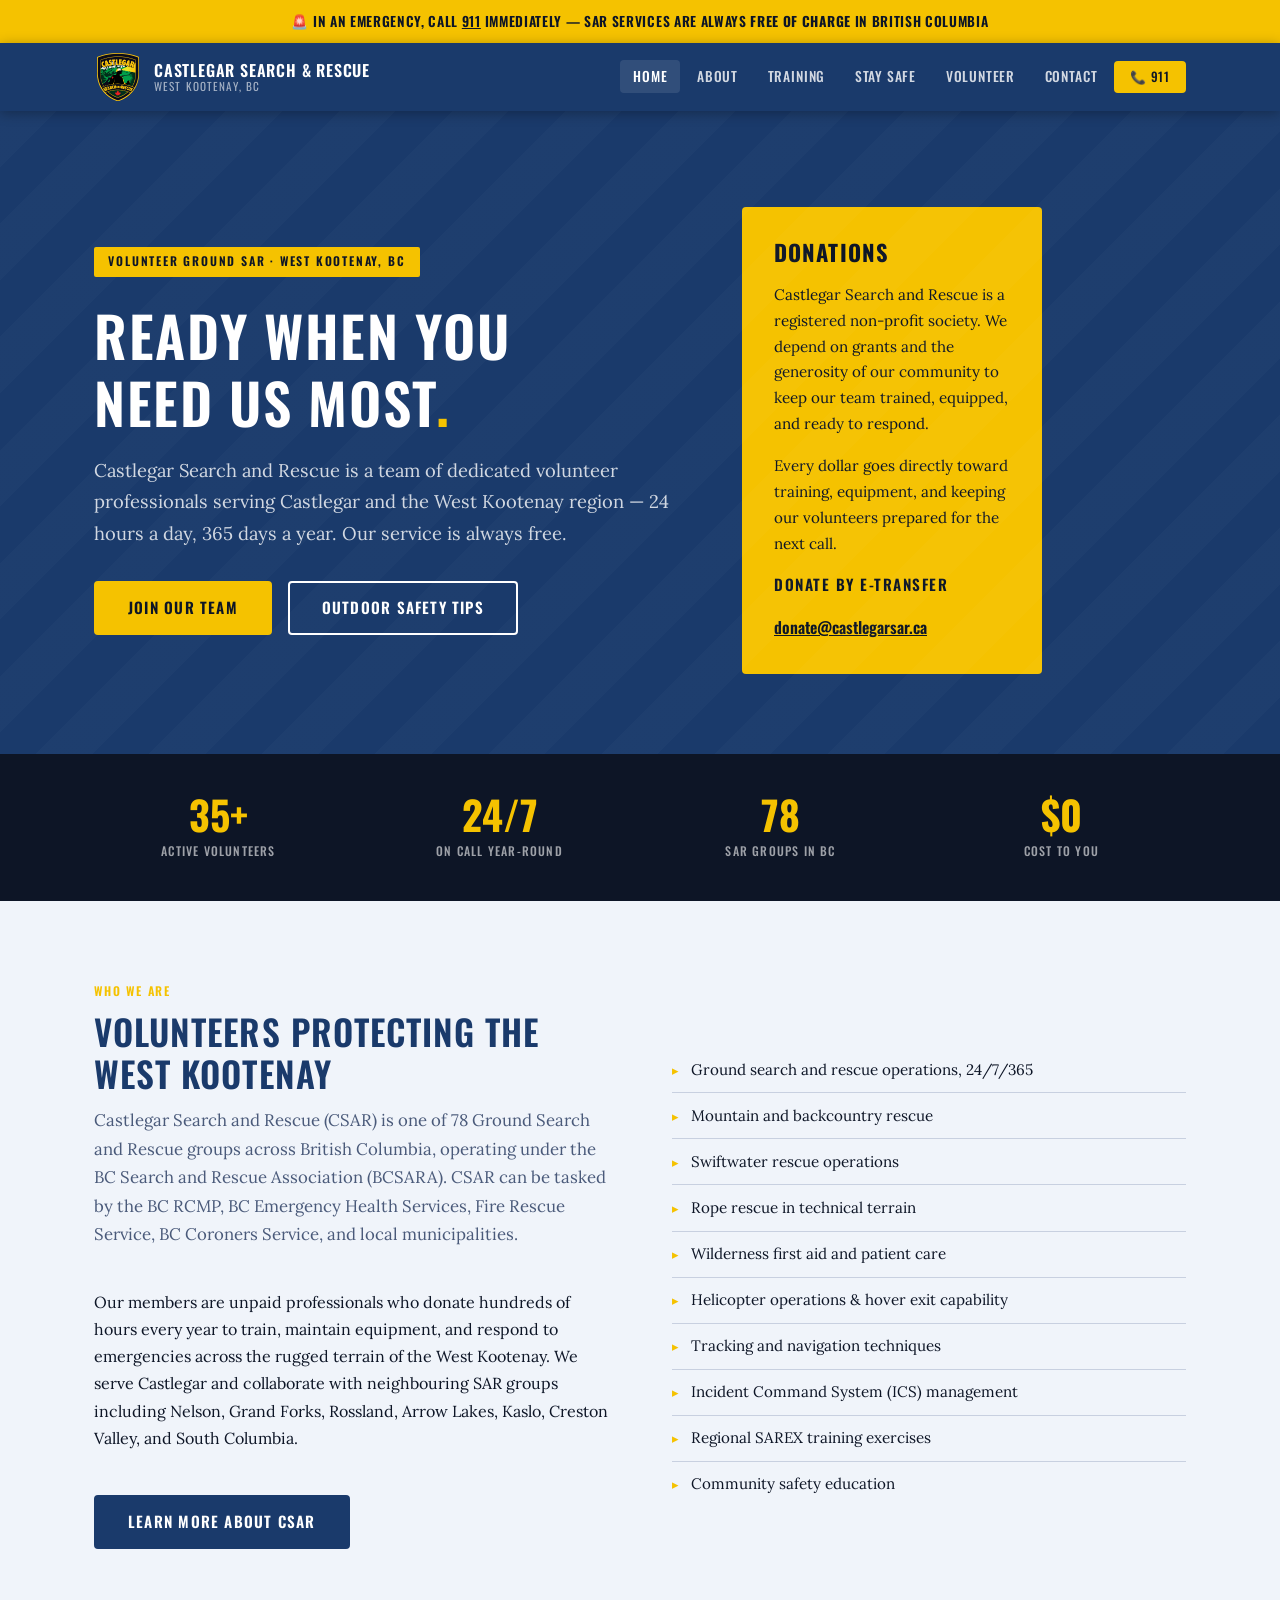
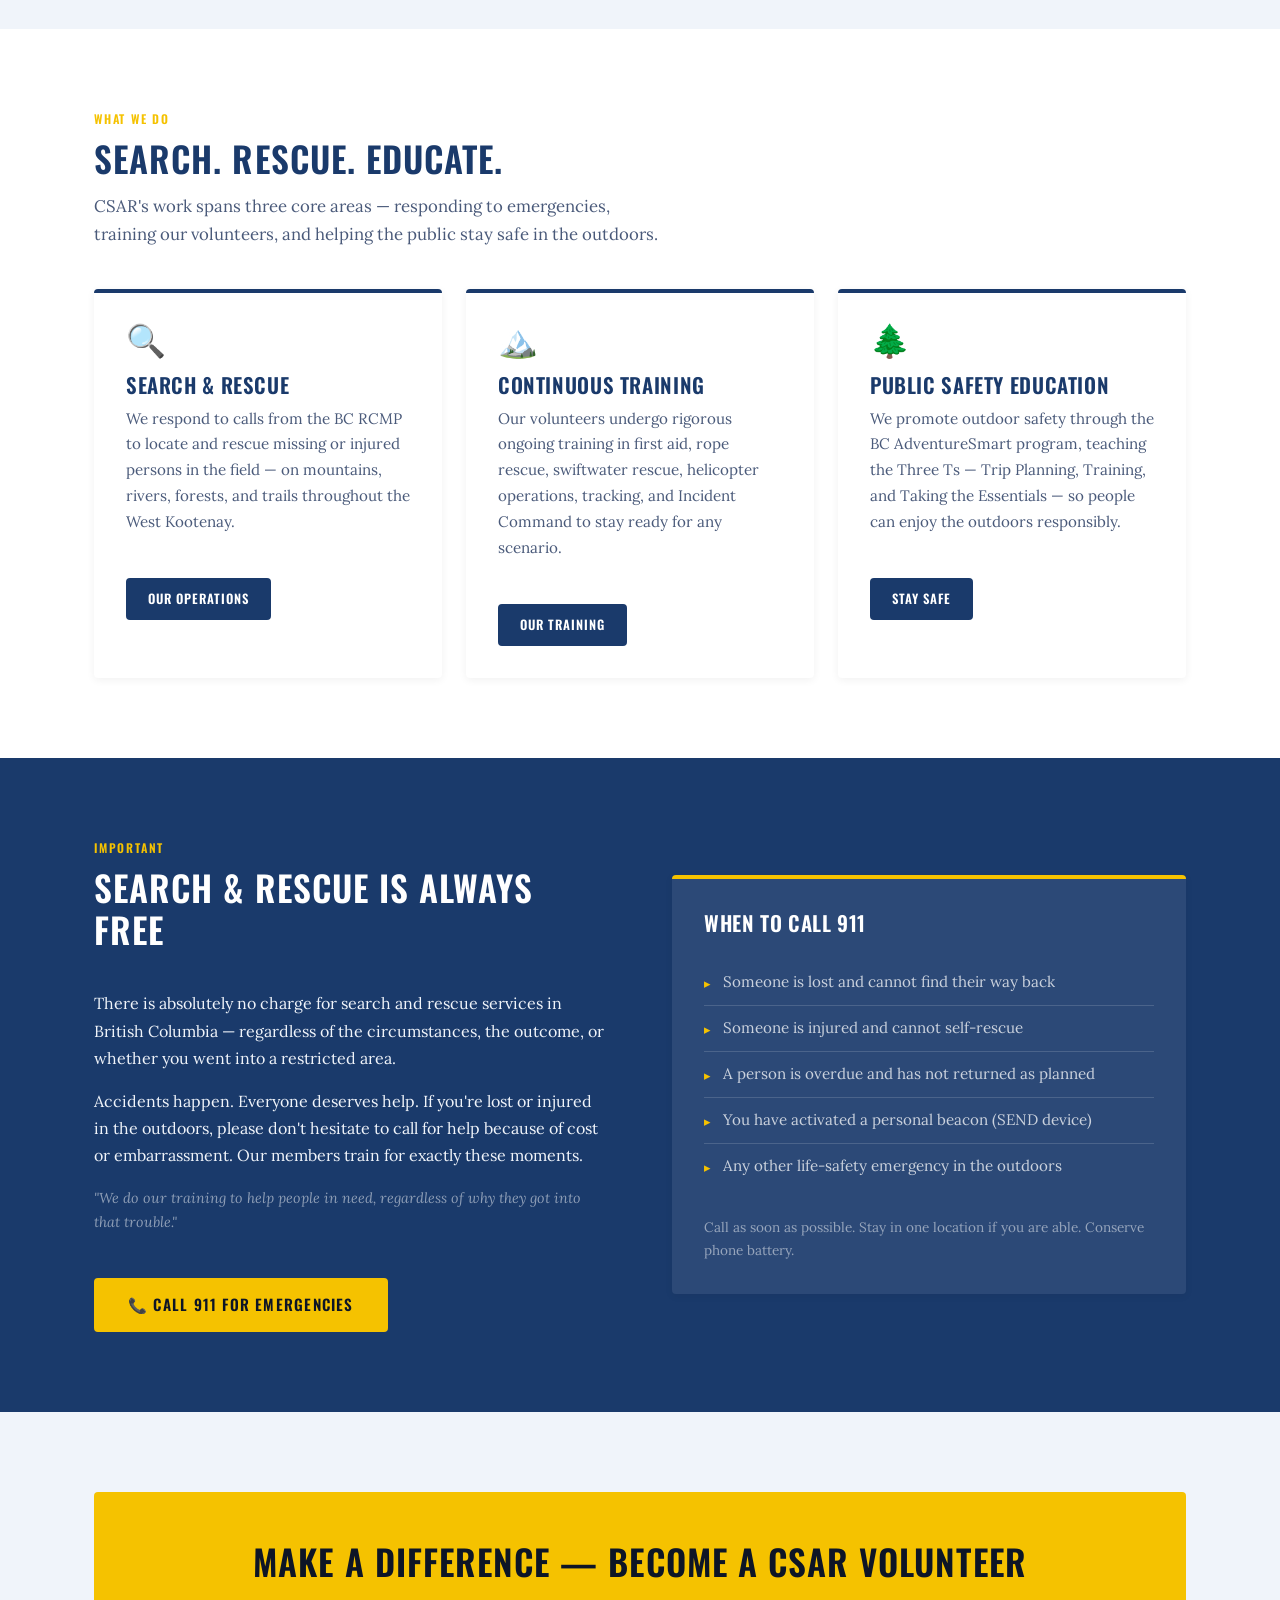
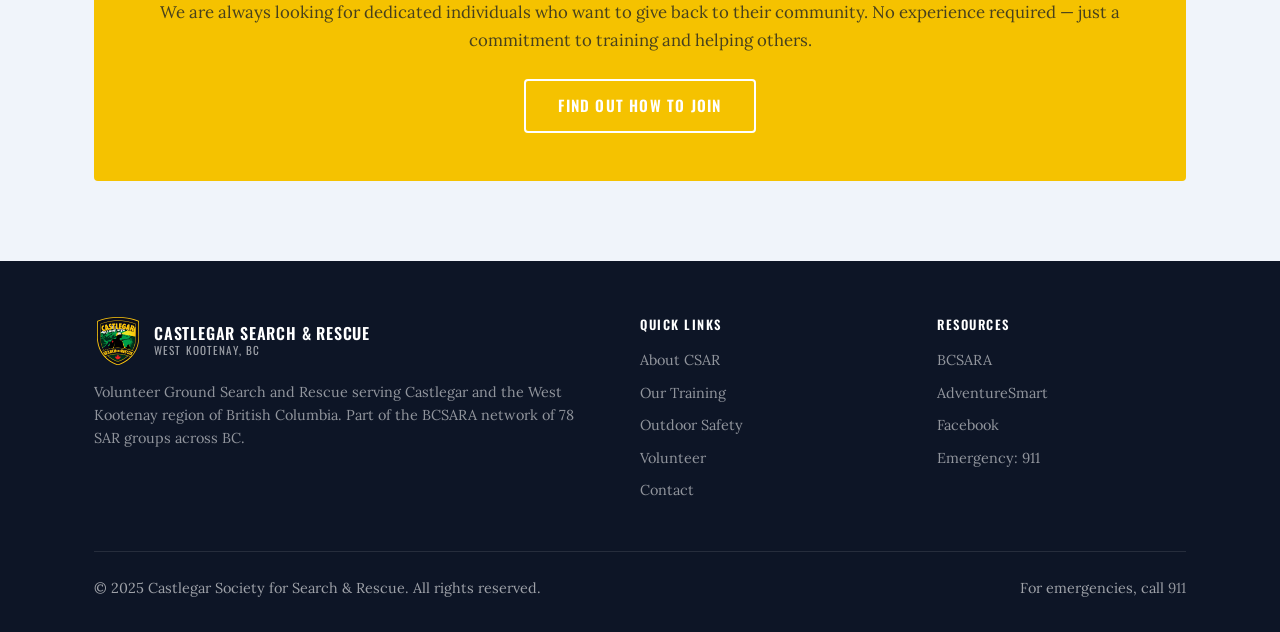
==== commit eab9fd98: "Make website mobile-friendly with comprehensive responsive design - Add mobile navigation with anima" ====
--- a/www/index.html
+++ b/www/index.html
@@ -53,8 +53,8 @@
 
     <!-- Hero -->
     <section class="hero">
-      <div class="container" style="display:flex;align-items:center;gap:3rem;">
-        <div class="hero-inner" style="flex:1;">
+      <div class="container hero-container">
+        <div class="hero-inner">
           <span class="hero-badge">Volunteer Ground SAR · West Kootenay, BC</span>
           <h1>Ready When You<br>Need Us Most<span>.</span></h1>
           <p class="hero-lead">
@@ -65,12 +65,12 @@
             <a href="pages/safety.html" class="btn btn--outline">Outdoor Safety Tips</a>
           </div>
         </div>
-        <div style="flex-shrink:0;width:300px;background:#F5C200;border-radius:var(--radius);padding:2rem;color:var(--color-dark);">
-          <h3 style="font-family:var(--font-heading);font-size:1.4rem;font-weight:700;letter-spacing:0.05em;text-transform:uppercase;color:var(--color-dark);margin-bottom:1rem;">Donations</h3>
-          <p style="font-size:0.95rem;line-height:1.7;margin-bottom:1rem;">Castlegar Search and Rescue is a registered non-profit society. We depend on grants and the generosity of our community to keep our team trained, equipped, and ready to respond.</p>
-          <p style="font-size:0.95rem;line-height:1.7;margin-bottom:1.25rem;">Every dollar goes directly toward training, equipment, and keeping our volunteers prepared for the next call.</p>
-          <p style="font-family:var(--font-heading);font-size:0.75rem;font-weight:600;letter-spacing:0.1em;text-transform:uppercase;margin-bottom:0.4rem;">Donate by e-Transfer</p>
-          <a href="mailto:donate@castlegarsar.ca" style="font-family:var(--font-heading);font-size:1rem;font-weight:600;color:var(--color-dark);text-decoration:underline;word-break:break-all;">donate@castlegarsar.ca</a>
+        <div class="donations-block">
+          <h3>Donations</h3>
+          <p>Castlegar Search and Rescue is a registered non-profit society. We depend on grants and the generosity of our community to keep our team trained, equipped, and ready to respond.</p>
+          <p>Every dollar goes directly toward training, equipment, and keeping our volunteers prepared for the next call.</p>
+          <p class="donate-label">Donate by e-Transfer</p>
+          <a href="mailto:donate@castlegarsar.ca" class="donate-email">donate@castlegarsar.ca</a>
         </div>
       </div>
     </section>
--- a/www/css/style.css
+++ b/www/css/style.css
@@ -107,6 +107,14 @@
   background: transparent;
   color: var(--color-primary);
 }
+.btn--ghost {
+  background: rgba(255,255,255,0.15);
+  color: #fff;
+  border-color: transparent;
+}
+.btn--ghost:hover {
+  background: rgba(255,255,255,0.25);
+}
 
 /* ── Navigation ────────────────────────────── */
 .site-header {
@@ -141,6 +149,7 @@
   letter-spacing: 0.05em;
   text-transform: uppercase;
   line-height: 1.2;
+  min-width: 0;
 }
 .nav-logo-text span {
   display: block;
@@ -183,11 +192,14 @@
 .nav-toggle {
   display: none;
   flex-direction: column;
+  justify-content: center;
   gap: 5px;
   cursor: pointer;
   padding: 0.5rem;
   background: none;
   border: none;
+  min-width: 44px;
+  min-height: 44px;
 }
 .nav-toggle span {
   display: block;
@@ -197,22 +209,33 @@
   border-radius: 2px;
   transition: var(--transition);
 }
+.nav-toggle[aria-expanded="true"] span:nth-child(1) {
+  transform: rotate(45deg) translate(5px, 5px);
+}
+.nav-toggle[aria-expanded="true"] span:nth-child(2) {
+  opacity: 0;
+}
+.nav-toggle[aria-expanded="true"] span:nth-child(3) {
+  transform: rotate(-45deg) translate(5px, -5px);
+}
 
 /* ── Emergency Banner ──────────────────────── */
 .emergency-banner {
   background: #F5C200;
   color: var(--color-dark);
   text-align: center;
-  padding: 0.6rem 1.5rem;
-  font-family: var(--font-heading);
-  font-size: 0.9rem;
-  font-weight: 600;
-  letter-spacing: 0.08em;
-  text-transform: uppercase;
+  padding: 0.75rem 1rem;
+  font-family: var(--font-heading);
+  font-size: 0.85rem;
+  font-weight: 600;
+  letter-spacing: 0.05em;
+  text-transform: uppercase;
+  line-height: 1.4;
 }
 .emergency-banner a {
   color: var(--color-dark);
   text-decoration: underline;
+  white-space: nowrap;
 }
 
 /* ── Hero ───────────────────────────────────── */
@@ -267,6 +290,52 @@
 }
 .hero-actions { display: flex; gap: 1rem; flex-wrap: wrap; }
 
+/* ── Hero Container & Donations Block ────────── */
+.hero-container {
+  display: flex;
+  align-items: center;
+  gap: 3rem;
+}
+.donations-block {
+  flex-shrink: 0;
+  width: 300px;
+  background: var(--color-accent);
+  border-radius: var(--radius);
+  padding: 2rem;
+  color: var(--color-dark);
+}
+.donations-block h3 {
+  font-family: var(--font-heading);
+  font-size: 1.4rem;
+  font-weight: 700;
+  letter-spacing: 0.05em;
+  text-transform: uppercase;
+  color: var(--color-dark);
+  margin-bottom: 1rem;
+}
+.donations-block p {
+  font-size: 0.95rem;
+  line-height: 1.7;
+  margin-bottom: 1rem;
+}
+.donate-label {
+  font-family: var(--font-heading);
+  font-size: 0.75rem;
+  font-weight: 600;
+  letter-spacing: 0.1em;
+  text-transform: uppercase;
+  margin-bottom: 0.4rem;
+  color: var(--color-dark);
+}
+.donate-email {
+  font-family: var(--font-heading);
+  font-size: 1rem;
+  font-weight: 600;
+  color: var(--color-dark);
+  text-decoration: underline;
+  word-break: break-word;
+}
+
 /* ── Stats Bar ──────────────────────────────── */
 .stats-bar {
   background: var(--color-dark);
@@ -327,6 +396,9 @@
 .section-header {
   margin-bottom: 2.5rem;
 }
+.section-header--top {
+  margin-top: 3rem;
+}
 .section-header .eyebrow {
   font-family: var(--font-heading);
   font-size: 0.75rem;
@@ -356,6 +428,7 @@
 }
 .two-col--reverse { direction: rtl; }
 .two-col--reverse > * { direction: ltr; }
+.two-col--start { align-items: start; }
 
 /* ── Info List ──────────────────────────────── */
 .info-list { margin-top: 1.5rem; }
@@ -376,6 +449,30 @@
   margin-top: 0.2rem;
 }
 
+/* ── Step Process (volunteer page) ──────────── */
+.step {
+  display: flex;
+  gap: 1.5rem;
+  margin-bottom: 2rem;
+  align-items: flex-start;
+}
+.step-num {
+  width: 48px;
+  height: 48px;
+  border-radius: 50%;
+  background: var(--color-accent);
+  color: #fff;
+  font-family: var(--font-heading);
+  font-size: 1.3rem;
+  font-weight: 700;
+  display: flex;
+  align-items: center;
+  justify-content: center;
+  flex-shrink: 0;
+}
+.step-content h3 { color: var(--color-primary); margin-bottom: 0.4rem; }
+.step-content p { color: var(--color-mid); font-size: 0.95rem; margin: 0; }
+
 /* ── Call to Action Block ───────────────────── */
 .cta-block {
   background: var(--color-accent);
@@ -386,6 +483,81 @@
 }
 .cta-block h2 { color: var(--color-dark); margin-bottom: 1rem; }
 .cta-block p { color: rgba(13,21,38,0.75); margin-bottom: 1.5rem; font-size: 1.05rem; }
+.cta-block-actions {
+  display: flex;
+  gap: 1rem;
+  justify-content: center;
+  flex-wrap: wrap;
+}
+
+/* ── Training Table ─────────────────────────── */
+.training-table {
+  width: 100%;
+  border-collapse: collapse;
+  margin-top: 1.5rem;
+  font-family: var(--font-body);
+  font-size: 0.95rem;
+}
+.training-table th {
+  background: var(--color-primary);
+  color: #fff;
+  font-family: var(--font-heading);
+  font-weight: 600;
+  letter-spacing: 0.05em;
+  text-transform: uppercase;
+  font-size: 0.8rem;
+  padding: 0.75rem 1rem;
+  text-align: left;
+}
+.training-table td {
+  padding: 0.75rem 1rem;
+  border-bottom: 1px solid var(--color-border);
+}
+.training-table tr:last-child td { border-bottom: none; }
+.training-table tr:nth-child(even) td { background: rgba(0,0,0,0.03); }
+
+/* ── Three T (safety page) ──────────────────── */
+.three-t {
+  background: var(--color-white);
+  border-radius: var(--radius);
+  padding: 2.5rem;
+  box-shadow: 0 2px 8px rgba(0,0,0,0.07);
+  border-left: 6px solid var(--color-accent);
+}
+.three-t h3 { color: var(--color-primary); font-size: 1.5rem; margin-bottom: 0.5rem; }
+.three-t .t-number {
+  font-family: var(--font-heading);
+  font-size: 3rem;
+  font-weight: 700;
+  color: var(--color-accent);
+  line-height: 1;
+  margin-bottom: 0.75rem;
+}
+.three-t-grid {
+  display: grid;
+  grid-template-columns: 1fr;
+  gap: 1.5rem;
+  margin-top: 2rem;
+}
+
+/* ── Essentials Grid (safety page) ──────────── */
+.essentials-grid {
+  display: grid;
+  grid-template-columns: repeat(auto-fill, minmax(180px, 1fr));
+  gap: 1rem;
+  margin-top: 1.5rem;
+}
+.essential-item {
+  background: var(--color-white);
+  border: 1px solid var(--color-border);
+  border-radius: var(--radius);
+  padding: 1rem 1.25rem;
+  font-size: 0.9rem;
+  display: flex;
+  align-items: center;
+  gap: 0.75rem;
+}
+.essential-item span { font-size: 1.4rem; }
 
 /* ── Page Header (inner pages) ─────────────── */
 .page-hero {
@@ -415,6 +587,20 @@
 .page-hero h1 { color: var(--color-white); }
 .page-hero p { color: rgba(255,255,255,0.75); margin-top: 0.75rem; font-size: 1.1rem; max-width: 600px; }
 
+/* Page hero with logo/image */
+.page-hero-split {
+  display: flex;
+  align-items: center;
+  justify-content: space-between;
+  gap: 3rem;
+}
+.page-hero-logo {
+  width: 220px;
+  height: 220px;
+  object-fit: contain;
+  flex-shrink: 0;
+}
+
 /* ── Footer ─────────────────────────────────── */
 .site-footer {
   background: var(--color-dark);
@@ -463,32 +649,134 @@
   .two-col--reverse { direction: ltr; }
   .footer-grid { grid-template-columns: 1fr 1fr; }
   .footer-brand { grid-column: span 2; }
+  .hero-container { flex-direction: column; align-items: stretch; }
+  .hero-inner { max-width: 100%; }
+  .donations-block { width: 100%; max-width: 400px; margin: 0 auto; }
+  .page-hero-split { flex-direction: column; text-align: center; }
+  .page-hero-logo { width: 160px; height: 160px; margin: 0 auto; }
 }
 
 @media (max-width: 768px) {
+  .nav-inner { height: auto; min-height: 68px; padding: 0.75rem 1.5rem; }
+  .nav-logo { gap: 0.5rem; }
+  .nav-logo-icon { width: 40px; height: 40px; }
+  .nav-logo-text { font-size: 0.9rem; }
+  .nav-logo-text span { font-size: 0.65rem; }
   .nav-links {
     display: none;
     position: absolute;
-    top: 68px;
+    top: 100%;
     left: 0;
     right: 0;
-    background: var(--color-primary);
+    background: #152a4f;
     padding: 1rem 1.5rem 1.5rem;
     flex-direction: column;
-    align-items: flex-start;
+    align-items: stretch;
     box-shadow: 0 4px 12px rgba(0,0,0,0.3);
+    max-height: calc(100vh - 68px);
+    overflow-y: auto;
   }
   .nav-links.open { display: flex; }
+  .nav-links li { width: 100%; }
+  .nav-links a {
+    padding: 0.75rem 1rem;
+    border-radius: var(--radius);
+    width: 100%;
+  }
+  .nav-links .btn--emergency {
+    text-align: center;
+    padding: 0.85rem 1rem;
+    margin-top: 0.5rem;
+  }
   .nav-toggle { display: flex; }
-  .site-header { position: relative; }
+  .site-header { position: sticky; }
   .footer-grid { grid-template-columns: 1fr; }
   .footer-brand { grid-column: span 1; }
   .section { padding: 3.5rem 0; }
-}
-
-@media (max-width: 480px) {
-  .hero { padding: 4rem 0 3.5rem; }
-  .hero-actions { flex-direction: column; }
-  .hero-actions .btn { text-align: center; }
-  .cta-block { padding: 2rem 1.5rem; }
-}
+  .container { padding: 0 1.25rem; }
+  .stats-grid { gap: 1.5rem; }
+  .stat-number { font-size: 2rem; }
+  .cards-grid { grid-template-columns: 1fr; }
+}
+
+@media (max-width: 600px) {
+  .emergency-banner {
+    font-size: 0.75rem;
+    padding: 0.6rem 0.75rem;
+    letter-spacing: 0.03em;
+  }
+  .emergency-banner strong { white-space: nowrap; }
+  .nav-logo-text { display: none; }
+  .nav-logo-text::after {
+    content: 'CSAR';
+    display: block;
+    font-family: var(--font-heading);
+    font-weight: 600;
+    font-size: 1.1rem;
+    letter-spacing: 0.08em;
+    color: var(--color-white);
+  }
+  .hero { padding: 3rem 0; }
+  .hero-badge { font-size: 0.7rem; padding: 0.25rem 0.75rem; margin-bottom: 1rem; }
+  .hero-lead { font-size: 1rem; }
+  .hero-actions { flex-direction: column; width: 100%; }
+  .hero-actions .btn {
+    width: 100%;
+    text-align: center;
+    padding: 0.85rem 1.5rem;
+  }
+  .donations-block { padding: 1.5rem; max-width: 100%; }
+  .donations-block h3 { font-size: 1.2rem; }
+  .donations-block p { font-size: 0.9rem; }
+  .stats-bar { padding: 2rem 0; }
+  .stats-grid { grid-template-columns: repeat(2, 1fr); gap: 1.5rem 1rem; }
+  .stats-grid > div:nth-child(3),
+  .stats-grid > div:nth-child(4) { grid-column: span 2; }
+  .stat-number { font-size: 1.75rem; }
+  .stat-label { font-size: 0.7rem; }
+  .card { padding: 1.5rem; }
+  .cta-block { padding: 2rem 1.25rem; }
+  .section-header p { font-size: 0.95rem; }
+  .info-list li { font-size: 0.9rem; }
+  .footer { padding: 2.5rem 0 1.5rem; }
+  .footer-bottom { flex-direction: column; align-items: flex-start; gap: 0.75rem; }
+  .footer-bottom span { font-size: 0.85rem; }
+  .page-hero { padding: 2.5rem 0 2rem; }
+  .page-hero-split { gap: 1.5rem; }
+  .page-hero-logo { width: 120px; height: 120px; }
+  .page-hero h1 { font-size: 1.75rem; }
+  .page-hero p { font-size: 0.95rem; }
+  .step { gap: 1rem; margin-bottom: 1.5rem; }
+  .step-num { width: 40px; height: 40px; font-size: 1.1rem; }
+  .step-content h3 { font-size: 1.1rem; }
+  .step-content p { font-size: 0.9rem; }
+  .training-table {
+    font-size: 0.85rem;
+    display: block;
+    overflow-x: auto;
+    white-space: nowrap;
+  }
+  .training-table th,
+  .training-table td { padding: 0.6rem 0.75rem; }
+  .cta-block-actions { flex-direction: column; width: 100%; }
+  .cta-block-actions .btn { width: 100%; text-align: center; }
+  .three-t { padding: 1.5rem; }
+  .three-t h3 { font-size: 1.2rem; }
+  .three-t .t-number { font-size: 2rem; }
+  .essentials-grid { grid-template-columns: repeat(2, 1fr); gap: 0.75rem; }
+  .essential-item { padding: 0.85rem 1rem; font-size: 0.85rem; flex-direction: column; text-align: center; gap: 0.5rem; }
+  .essential-item span { font-size: 1.2rem; }
+}
+
+@media (max-width: 400px) {
+  html { font-size: 15px; }
+  .nav-logo-icon { width: 36px; height: 36px; }
+  .nav-logo-text::after { font-size: 1rem; }
+  .hero h1 { font-size: 1.75rem; }
+  .btn { padding: 0.7rem 1.5rem; font-size: 0.85rem; }
+  .card { padding: 1.25rem; }
+  .stat-number { font-size: 1.5rem; }
+  .essentials-grid { grid-template-columns: 1fr; }
+  .essential-item { flex-direction: row; text-align: left; }
+  .page-hero-logo { width: 100px; height: 100px; }
+}
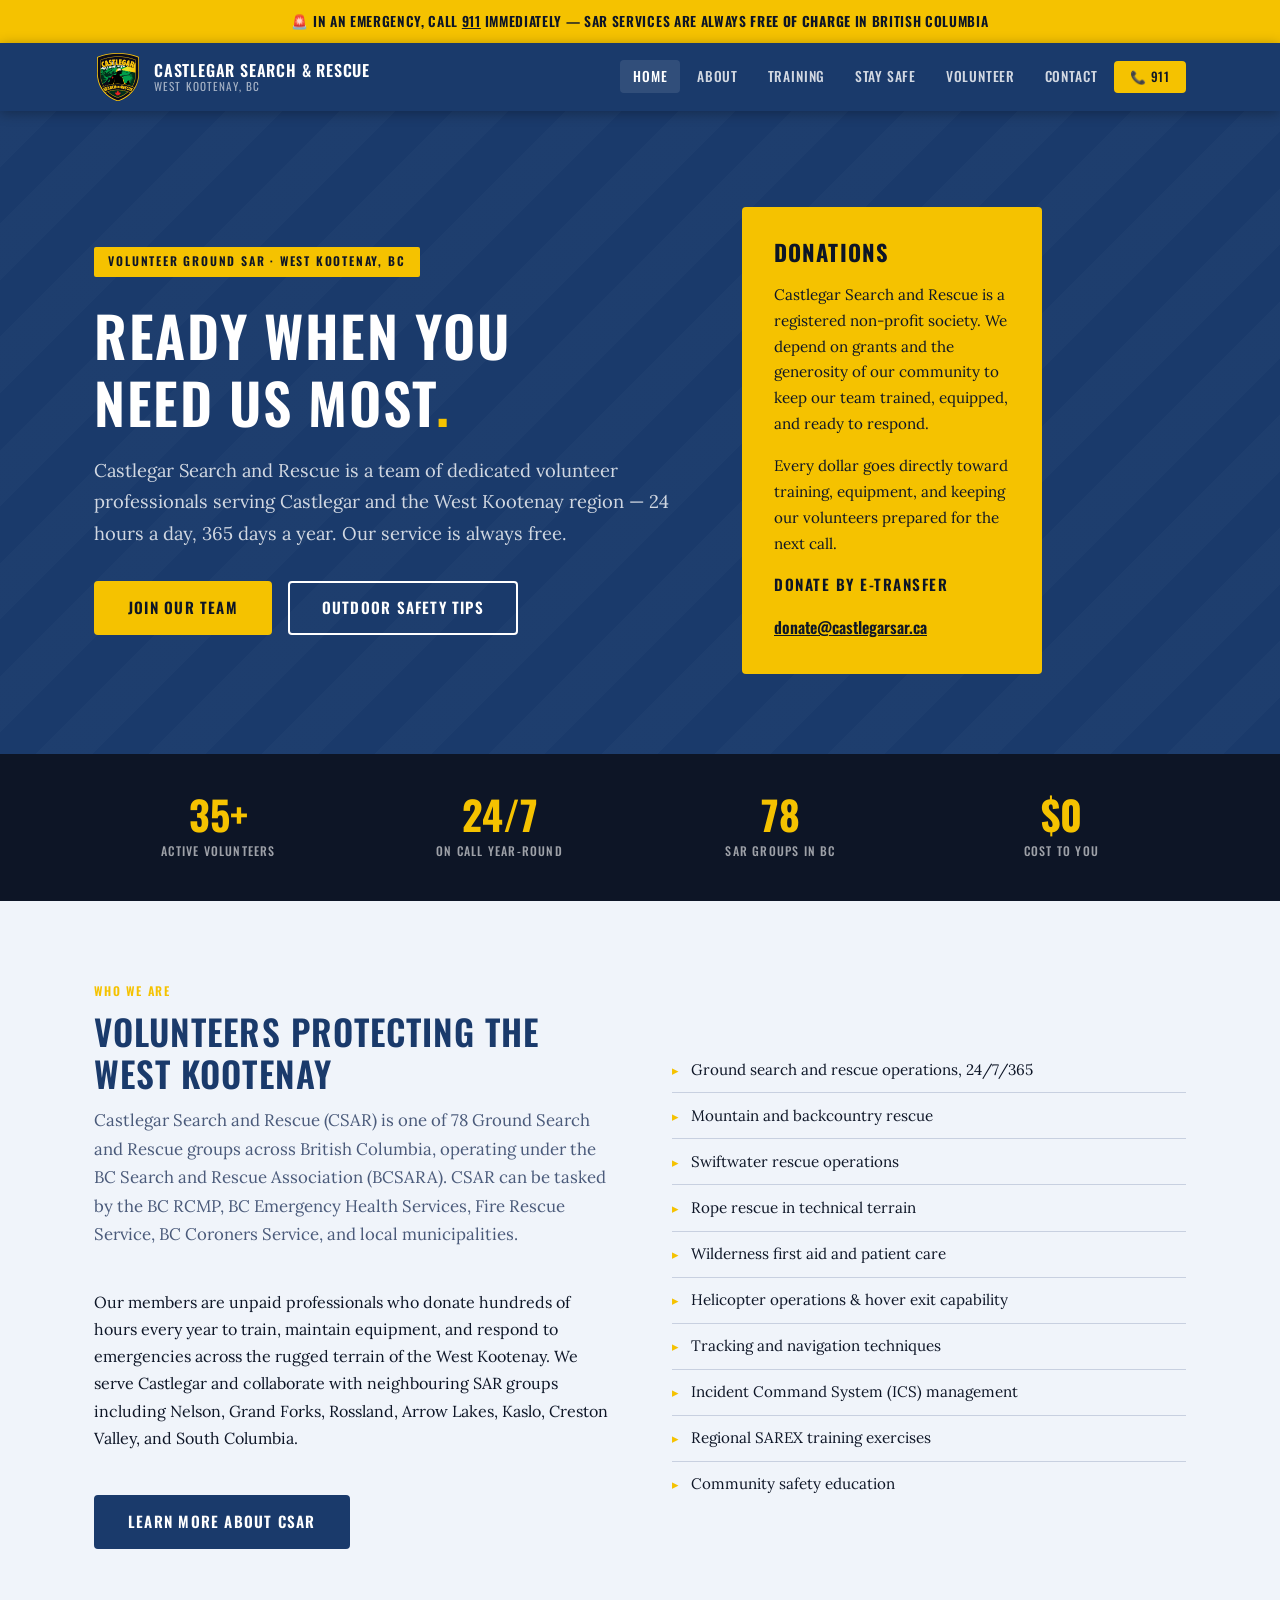
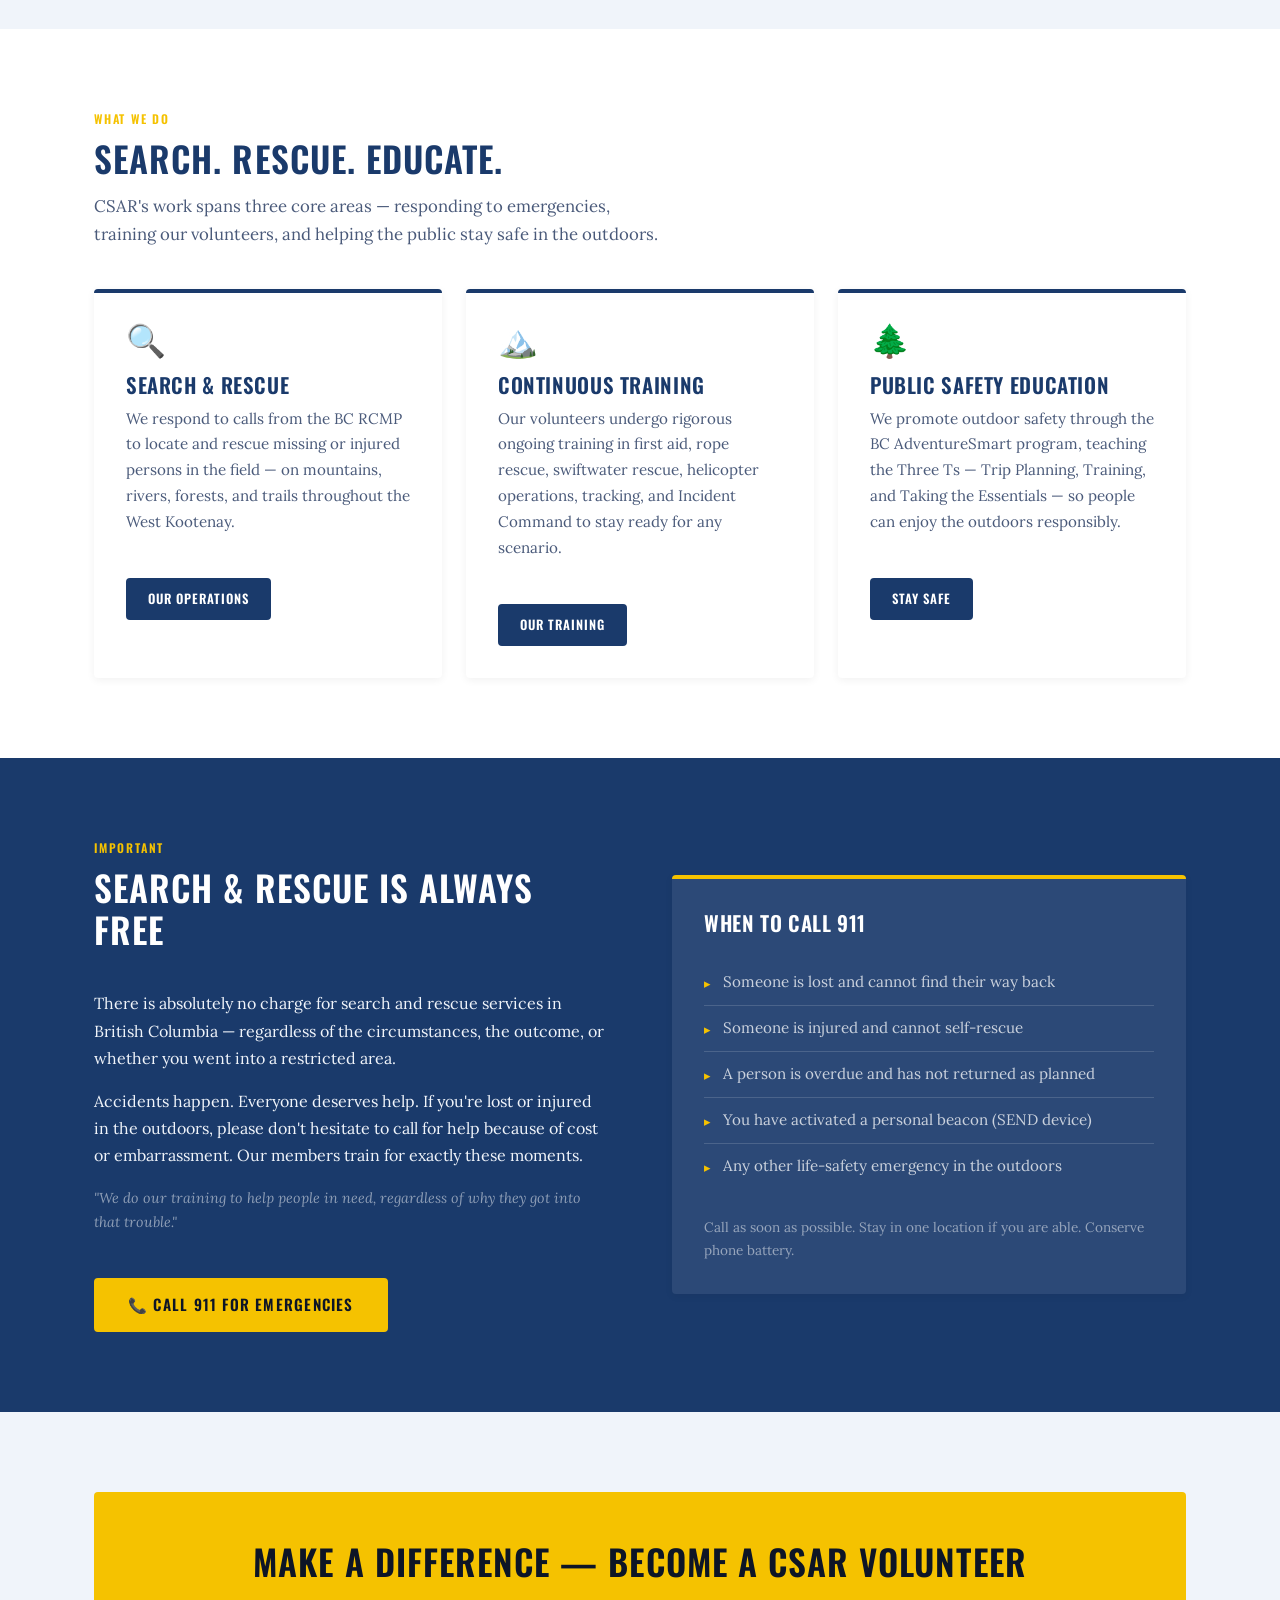
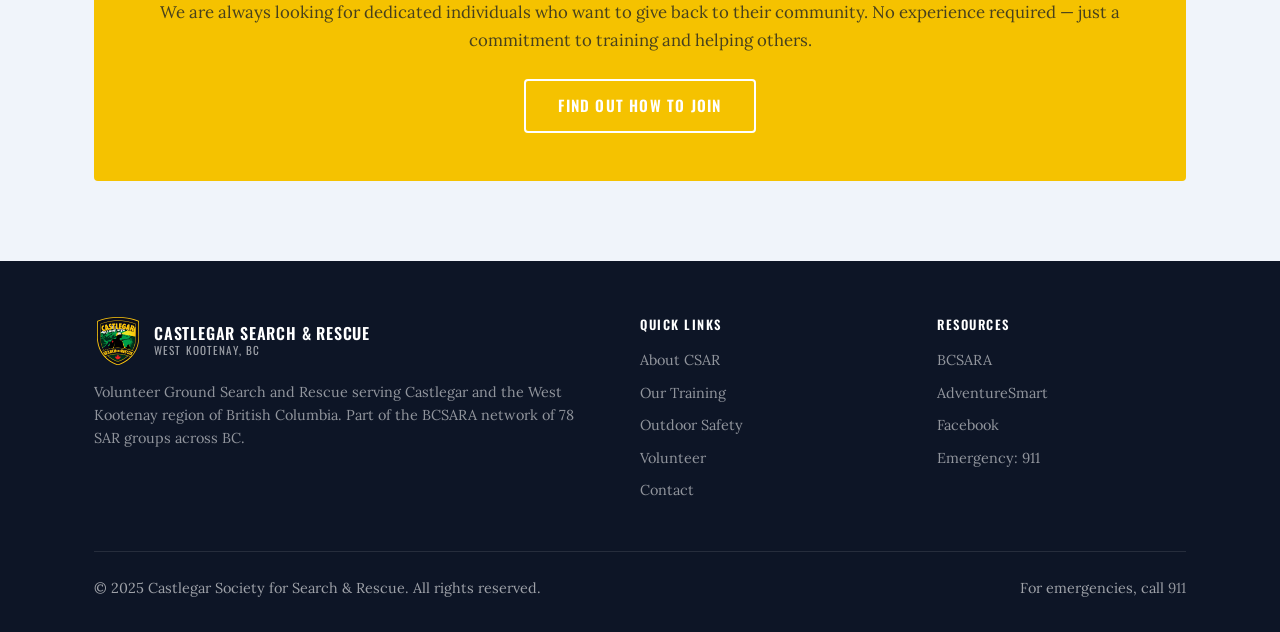
==== commit befb4921: "Add SVG favicon based on CSAR branding Created a simple mountain/signal icon favicon using CSAR colo" ====
--- a/www/index.html
+++ b/www/index.html
@@ -3,6 +3,7 @@
 <head>
   <meta charset="UTF-8" />
   <meta name="viewport" content="width=device-width, initial-scale=1.0" />
+  <link rel="icon" type="image/svg+xml" href="favicon.svg">
   <title>Castlegar Search and Rescue | West Kootenay, BC</title>
   <meta name="description" content="Castlegar Search and Rescue (CSAR) is a volunteer Ground Search and Rescue group proudly serving the West Kootenay region of British Columbia. Call 911 in an emergency." />
   <link rel="canonical" href="https://castlegarsar.ca/" />
--- a/www/css/style.css
+++ b/www/css/style.css
@@ -295,6 +295,8 @@
   display: flex;
   align-items: center;
   gap: 3rem;
+  position: relative;
+  z-index: 1;
 }
 .donations-block {
   flex-shrink: 0;
@@ -303,6 +305,8 @@
   border-radius: var(--radius);
   padding: 2rem;
   color: var(--color-dark);
+  position: relative;
+  z-index: 1;
 }
 .donations-block h3 {
   font-family: var(--font-heading);
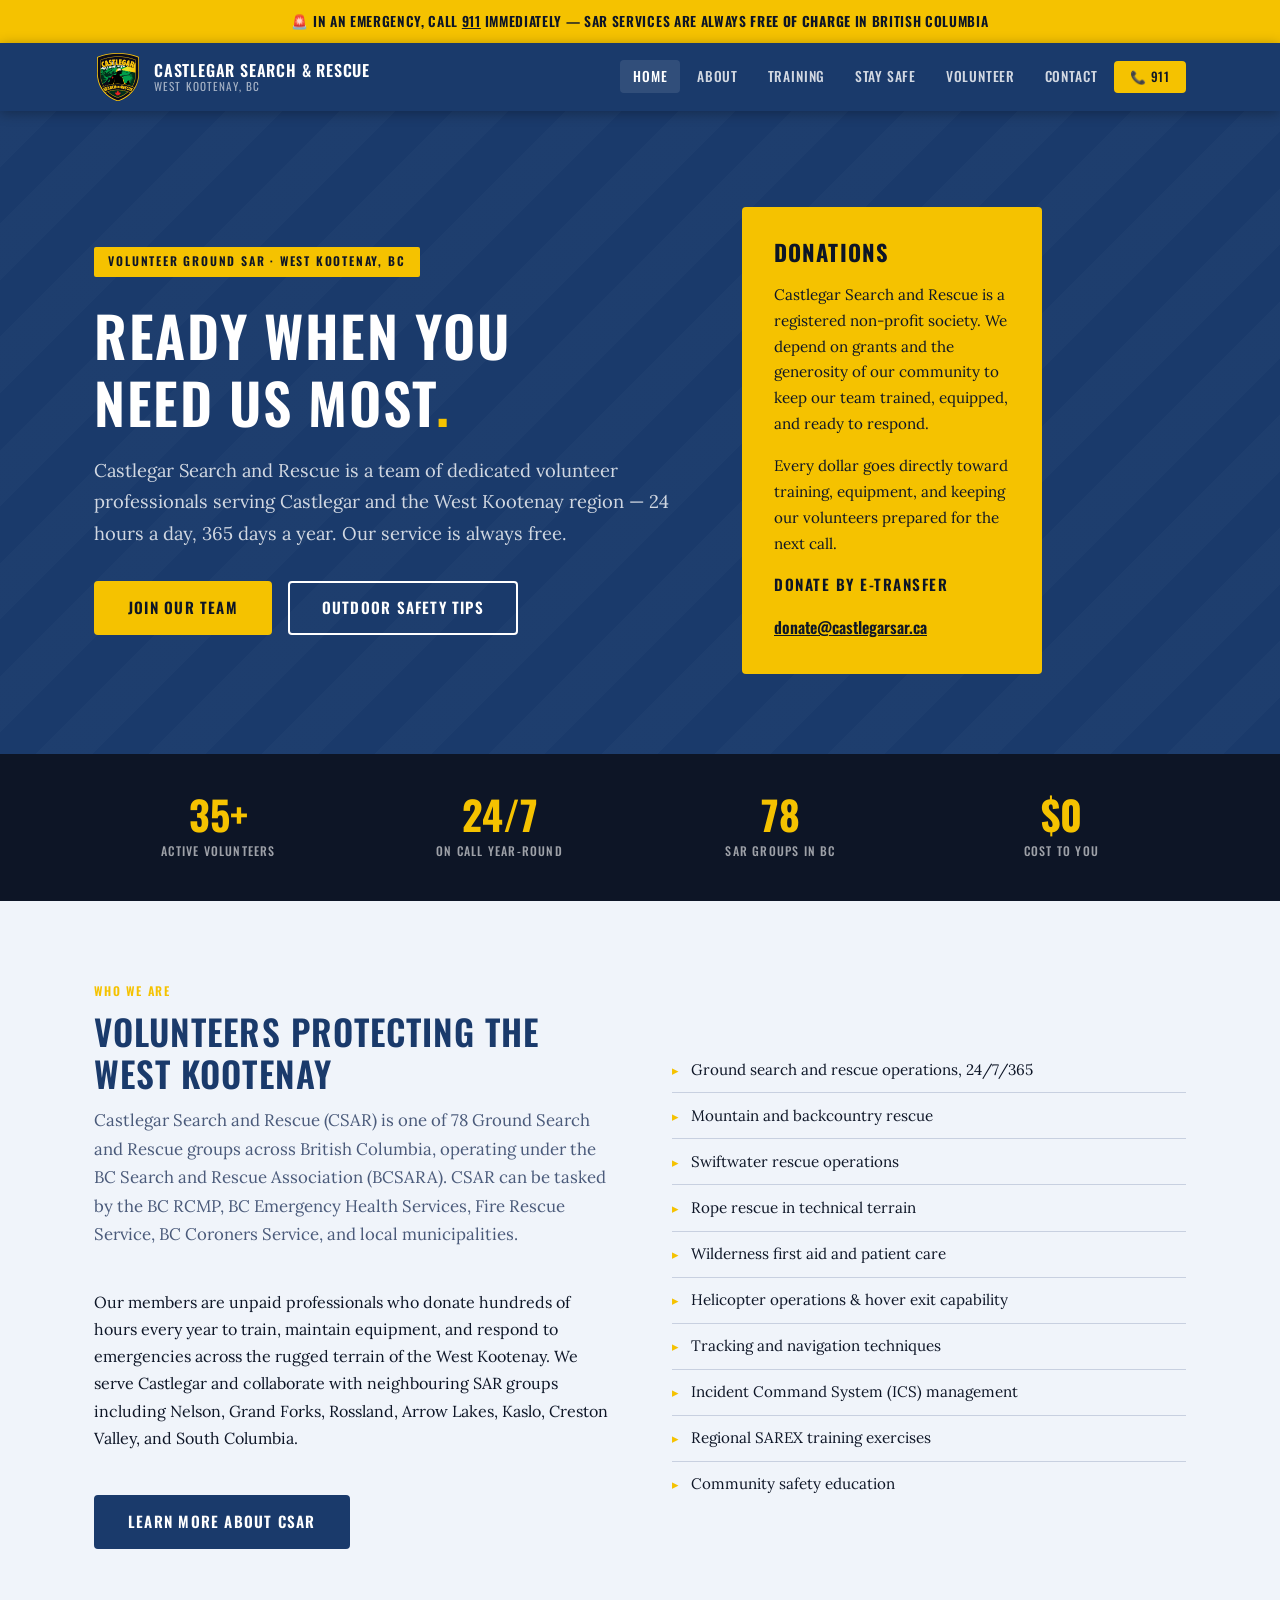
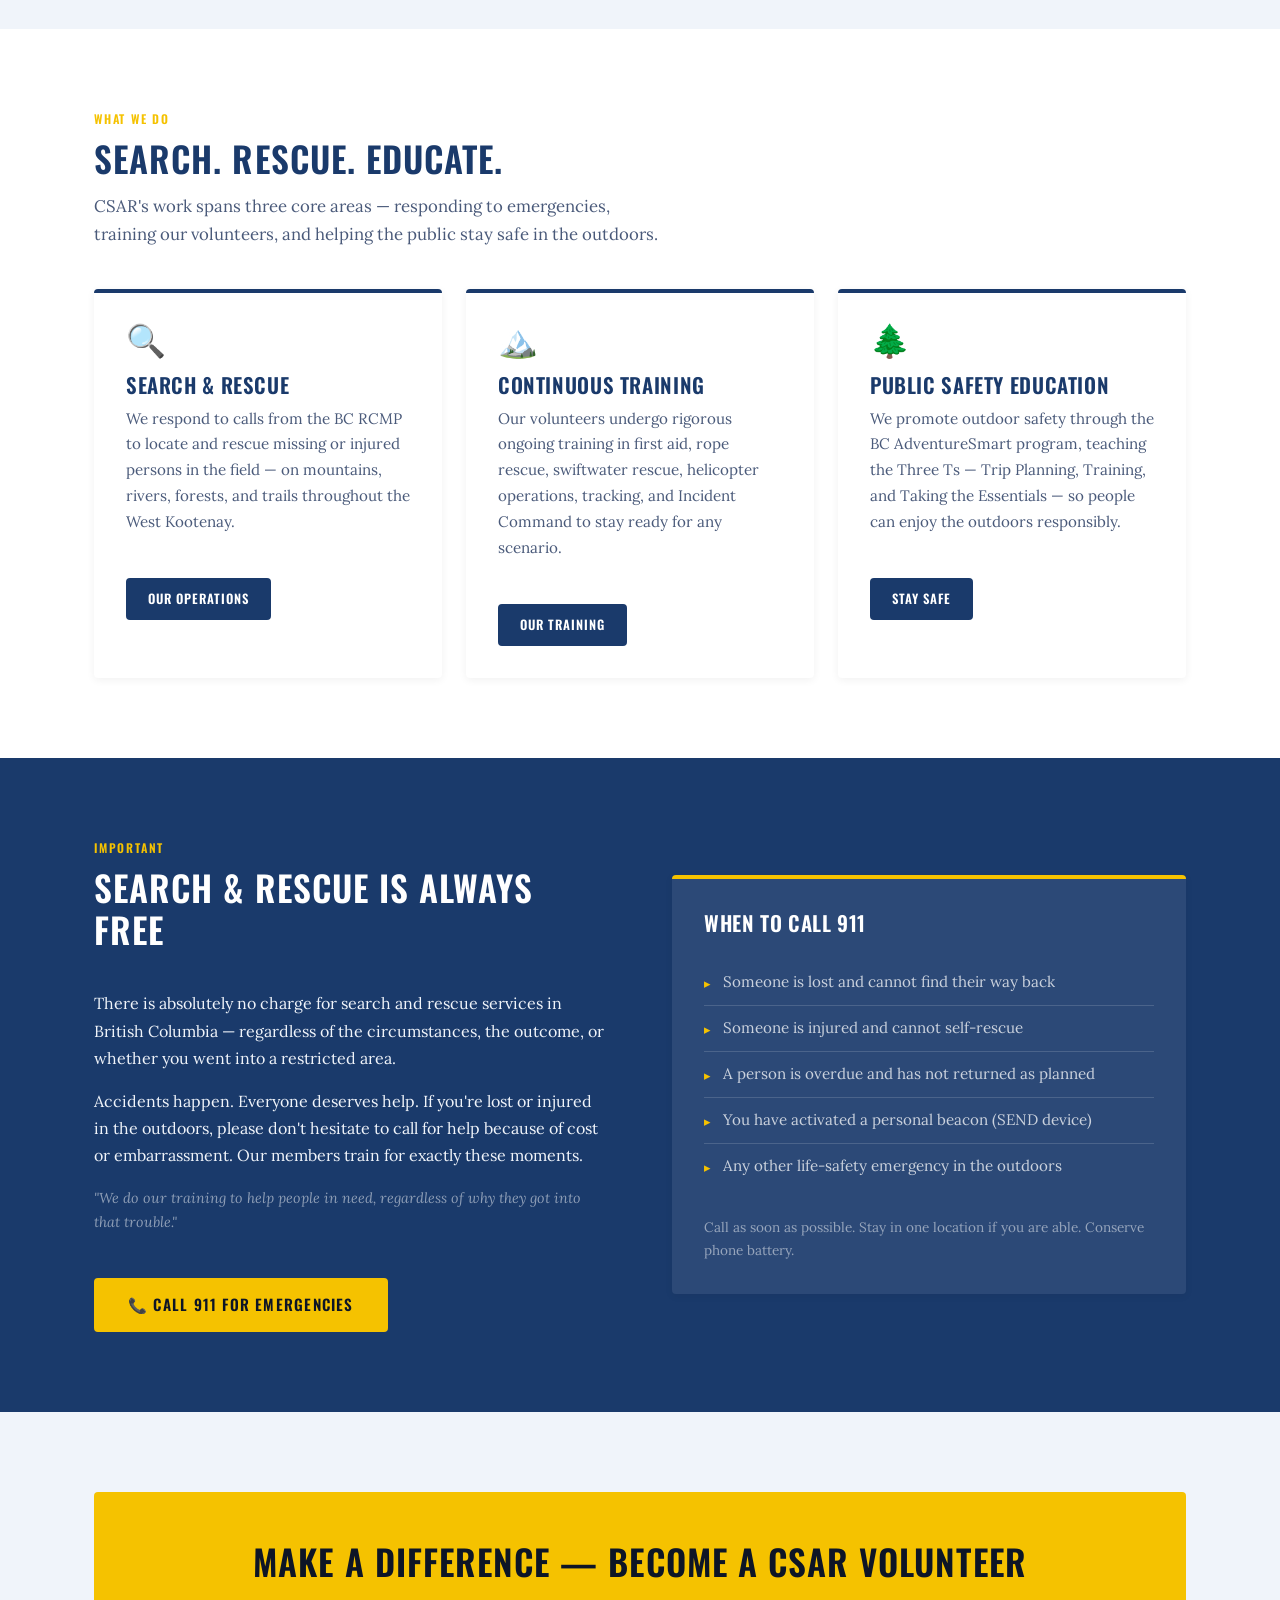
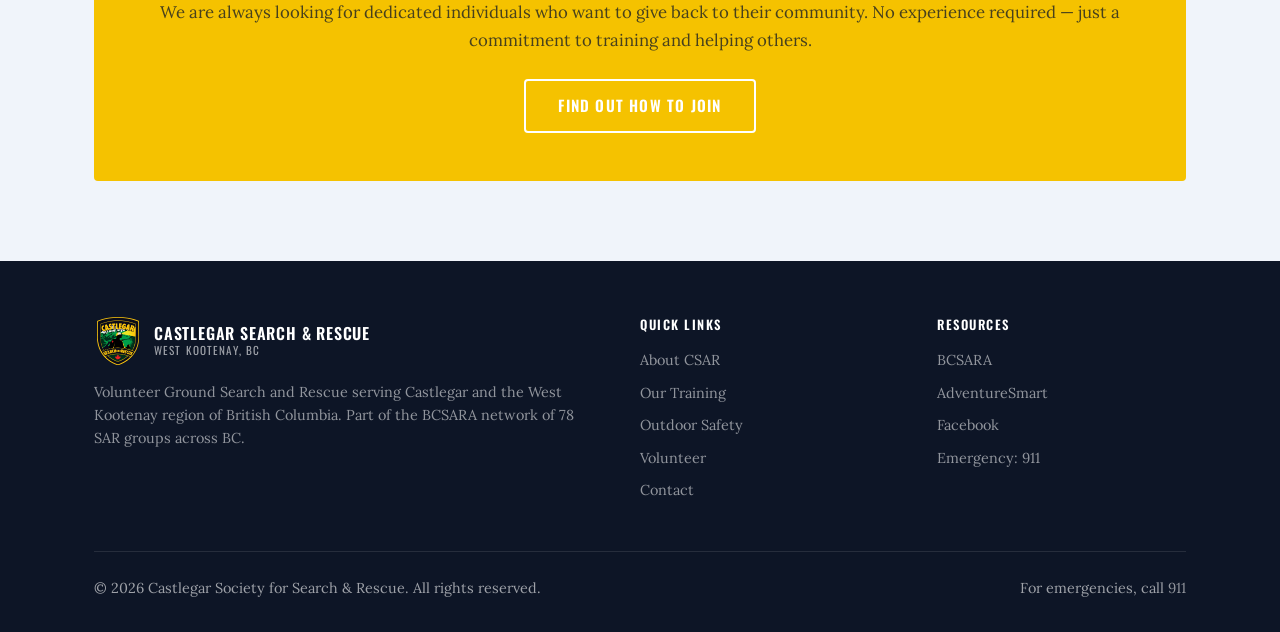
==== commit a2c9e261: "Update copyright year to 2026 Update footer copyright text from 2025 to 2026 across all pages.  Co-A" ====
--- a/www/index.html
+++ b/www/index.html
@@ -261,7 +261,7 @@
         </div>
       </div>
       <div class="footer-bottom">
-        <span>© 2025 Castlegar Society for Search &amp; Rescue. All rights reserved.</span>
+        <span>© 2026 Castlegar Society for Search &amp; Rescue. All rights reserved.</span>
         <span>For emergencies, call <a href="tel:911">911</a></span>
       </div>
     </div>
